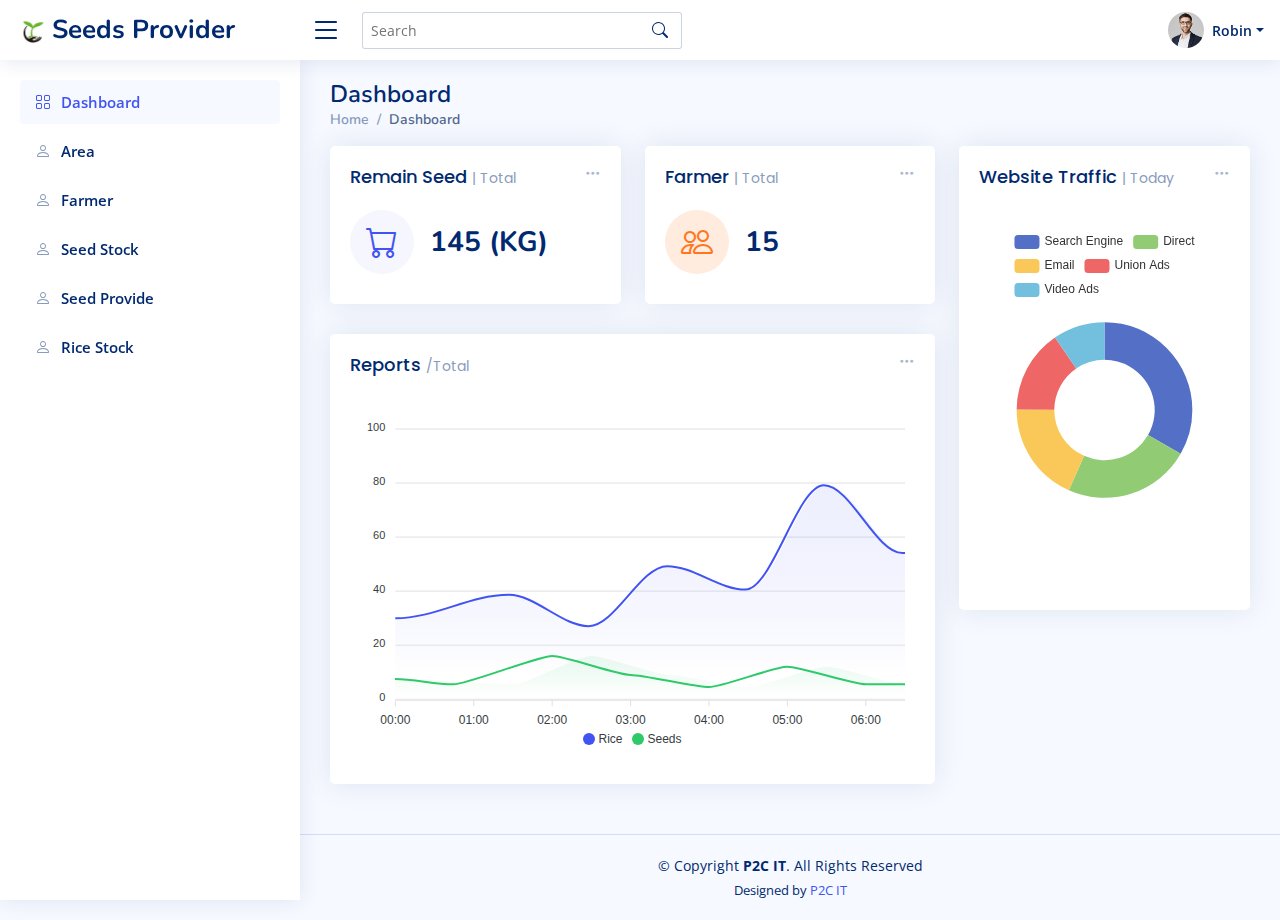
==== index.html @ e89208d1 "a" ====
<!DOCTYPE html>
<html lang="en">

<head>
  <meta charset="utf-8">
  <meta content="width=device-width, initial-scale=1.0" name="viewport">

  <title>Seeds Provider</title>
  <meta content="" name="description">
  <meta content="" name="keywords">

  <!-- Favicons -->
  <link href="assets/img/seeds.jpg" rel="icon">
  <link href="assets/img/seeds.jpg" rel="apple-touch-icon">

  <!-- Google Fonts -->
  <link href="https://fonts.gstatic.com" rel="preconnect">
  <link href="https://fonts.googleapis.com/css?family=Open+Sans:300,300i,400,400i,600,600i,700,700i|Nunito:300,300i,400,400i,600,600i,700,700i|Poppins:300,300i,400,400i,500,500i,600,600i,700,700i" rel="stylesheet">

  <!-- Vendor CSS Files -->
  <link href="assets/vendor/bootstrap/css/bootstrap.min.css" rel="stylesheet">
  <link href="assets/vendor/bootstrap-icons/bootstrap-icons.css" rel="stylesheet">
  <link href="assets/vendor/boxicons/css/boxicons.min.css" rel="stylesheet">
  <link href="assets/vendor/quill/quill.snow.css" rel="stylesheet">
  <link href="assets/vendor/quill/quill.bubble.css" rel="stylesheet">
  <link href="assets/vendor/remixicon/remixicon.css" rel="stylesheet">
  <link href="assets/vendor/simple-datatables/style.css" rel="stylesheet">

  <!-- Template Main CSS File -->
  <link href="assets/css/style.css" rel="stylesheet">

</head>

<body>

  <!-- ======= Header ======= -->
  <header id="header" class="header fixed-top d-flex align-items-center">

    <div class="d-flex align-items-center justify-content-between">
      <a href="index.html" class="logo d-flex align-items-center">
        <img src="assets/img/seeds.jpg" alt="">
        <span class="d-none d-lg-block">Seeds Provider</span>
      </a>
      <i class="bi bi-list toggle-sidebar-btn"></i>
    </div><!-- End Logo -->

    <div class="search-bar">
      <form class="search-form d-flex align-items-center" method="POST" action="#">
        <input type="text" name="query" placeholder="Search" title="Enter search keyword">
        <button type="submit" title="Search"><i class="bi bi-search"></i></button>
      </form>
    </div><!-- End Search Bar -->

    <nav class="header-nav ms-auto">
      <ul class="d-flex align-items-center">

        <li class="nav-item d-block d-lg-none">
          <a class="nav-link nav-icon search-bar-toggle " href="#">
            <i class="bi bi-search"></i>
          </a>
        </li>

        <li class="nav-item dropdown pe-3">

          <a class="nav-link nav-profile d-flex align-items-center pe-0" href="" data-bs-toggle="dropdown">
            <img src="assets/img/profile-img.jpg" alt="Profile" class="rounded-circle">
            <span class="d-none d-md-block dropdown-toggle ps-2">Robin</span>
          </a><!-- End Profile Iamge Icon -->

          <ul class="dropdown-menu dropdown-menu-end dropdown-menu-arrow profile">
            <li class="dropdown-header">
              <h6>Robin</h6>
              <span>Admin</span>
            </li>
            <li>
              <hr class="dropdown-divider">
            </li>

            <li>
              <a class="dropdown-item d-flex align-items-center" href="">
                <i class="bi bi-person"></i>
                <span>My Profile</span>
              </a>
            </li>
            <li>
              <hr class="dropdown-divider">
            </li>
            <li>
              <a class="dropdown-item d-flex align-items-center" href="">
                <i class="bi bi-box-arrow-right"></i>
                <span>Sign Out</span>
              </a>
            </li>

          </ul><!-- End Profile Dropdown Items -->
        </li><!-- End Profile Nav -->

      </ul>
    </nav><!-- End Icons Navigation -->

  </header><!-- End Header -->

  <!-- ======= Sidebar ======= -->
  <aside id="sidebar" class="sidebar">

    <ul class="sidebar-nav" id="sidebar-nav">

      <li class="nav-item">
        <a class="nav-link " href="./index.html">
          <i class="bi bi-grid"></i>
          <span>Dashboard</span>
        </a>
      </li>

      <li class="nav-item">
        <a class="nav-link collapsed" href="./area.html">
          <i class="bi bi-person"></i>
          <span>Area</span>
        </a>
      </li>
      <li class="nav-item">
        <a class="nav-link collapsed" href="./farmer.html">
          <i class="bi bi-person"></i>
          <span>Farmer</span>
        </a>
      </li>
      <li class="nav-item">
        <a class="nav-link collapsed" href="./seedStock.html">
          <i class="bi bi-person"></i>
          <span>Seed Stock</span>
        </a>
      </li>
      <li class="nav-item">
        <a class="nav-link collapsed" href="./seedProvide.html">
          <i class="bi bi-person"></i>
          <span>Seed Provide</span>
        </a>
      </li>
      <li class="nav-item">
        <a class="nav-link collapsed" href="./riceStock.html">
          <i class="bi bi-person"></i>
          <span>Rice Stock</span>
        </a>
      </li>

    </ul>

  </aside><!-- End Sidebar-->

  <main id="main" class="main">

    <div class="pagetitle">
      <h1>Dashboard</h1>
      <nav>
        <ol class="breadcrumb">
          <li class="breadcrumb-item">Home</li>
          <li class="breadcrumb-item active">Dashboard</li>
        </ol>
      </nav>
    </div><!-- End Page Title -->

    <section class="section dashboard">
      <div class="row">

        <!-- Left side columns -->
        <div class="col-lg-8">
          <div class="row">

            <!-- Sales Card -->
            <div class="col-xxl-4 col-md-6">
              <div class="card info-card sales-card">

                <div class="filter">
                  <a class="icon" href="#" data-bs-toggle="dropdown"><i class="bi bi-three-dots"></i></a>
                  <ul class="dropdown-menu dropdown-menu-end dropdown-menu-arrow">
                    <li class="dropdown-header text-start">
                      <h6>Filter</h6>
                    </li>

                    <li><a class="dropdown-item" href="#">Today</a></li>
                    <li><a class="dropdown-item" href="#">This Month</a></li>
                    <li><a class="dropdown-item" href="#">This Year</a></li>
                  </ul>
                </div>

                <div class="card-body">
                  <h5 class="card-title">Remain Seed <span>| Total</span></h5>

                  <div class="d-flex align-items-center">
                    <div class="card-icon rounded-circle d-flex align-items-center justify-content-center">
                      <i class="bi bi-cart"></i>
                    </div>
                    <div class="ps-3">
                      <h6>145 (KG)</h6>
                    </div>
                  </div>
                </div>

              </div>
            </div><!-- End Sales Card -->

            <!-- Customers Card -->
            <div class="col-xxl-4 col-md-6">

              <div class="card info-card customers-card">

                <div class="filter">
                  <a class="icon" href="#" data-bs-toggle="dropdown"><i class="bi bi-three-dots"></i></a>
                  <ul class="dropdown-menu dropdown-menu-end dropdown-menu-arrow">
                    <li class="dropdown-header text-start">
                      <h6>Filter</h6>
                    </li>

                    <li><a class="dropdown-item" href="#">Today</a></li>
                    <li><a class="dropdown-item" href="#">This Month</a></li>
                    <li><a class="dropdown-item" href="#">This Year</a></li>
                  </ul>
                </div>

                <div class="card-body">
                  <h5 class="card-title">Farmer <span>| Total</span></h5>

                  <div class="d-flex align-items-center">
                    <div class="card-icon rounded-circle d-flex align-items-center justify-content-center">
                      <i class="bi bi-people"></i>
                    </div>
                    <div class="ps-3">
                      <h6>15</h6>
                    </div>
                  </div>

                </div>
              </div>

            </div><!-- End Customers Card -->

            <!-- Reports -->
            <div class="col-12">
              <div class="card">

                <div class="filter">
                  <a class="icon" href="#" data-bs-toggle="dropdown"><i class="bi bi-three-dots"></i></a>
                  <ul class="dropdown-menu dropdown-menu-end dropdown-menu-arrow">
                    <li class="dropdown-header text-start">
                      <h6>Filter</h6>
                    </li>

                    <li><a class="dropdown-item" href="#">Today</a></li>
                    <li><a class="dropdown-item" href="#">This Month</a></li>
                    <li><a class="dropdown-item" href="#">This Year</a></li>
                  </ul>
                </div>

                <div class="card-body">
                  <h5 class="card-title">Reports <span>/Total</span></h5>

                  <!-- Line Chart -->
                  <div id="reportsChart"></div>

                  <script>
                    document.addEventListener("DOMContentLoaded", () => {
                      new ApexCharts(document.querySelector("#reportsChart"), {
                        series: [{
                          name: 'Rice',
                          data: [31, 40, 28, 51, 42, 82, 56],
                        }, {
                          name: 'Seeds',
                          data: [15, 11, 32, 18, 9, 24, 11]
                        }],
                        chart: {
                          height: 350,
                          type: 'area',
                          toolbar: {
                            show: false
                          },
                        },
                        markers: {
                          size: 4
                        },
                        colors: ['#4154f1', '#2eca6a', '#ff771d'],
                        fill: {
                          type: "gradient",
                          gradient: {
                            shadeIntensity: 1,
                            opacityFrom: 0.3,
                            opacityTo: 0.4,
                            stops: [0, 90, 100]
                          }
                        },
                        dataLabels: {
                          enabled: false
                        },
                        stroke: {
                          curve: 'smooth',
                          width: 2
                        },
                        xaxis: {
                          type: 'datetime',
                          categories: ["2018-09-19T00:00:00.000Z", "2018-09-19T01:30:00.000Z", "2018-09-19T02:30:00.000Z", "2018-09-19T03:30:00.000Z", "2018-09-19T04:30:00.000Z", "2018-09-19T05:30:00.000Z", "2018-09-19T06:30:00.000Z"]
                        },
                        tooltip: {
                          x: {
                            format: 'dd/MM/yy HH:mm'
                          },
                        }
                      }).render();
                    });
                  </script>
                  <!-- End Line Chart -->

                </div>

              </div>
            </div><!-- End Reports -->

          </div>
        </div><!-- End Left side columns -->

        <!-- Right side columns -->
        <div class="col-lg-4">

          <!-- Website Traffic -->
          <div class="card">
            <div class="filter">
              <a class="icon" href="#" data-bs-toggle="dropdown"><i class="bi bi-three-dots"></i></a>
              <ul class="dropdown-menu dropdown-menu-end dropdown-menu-arrow">
                <li class="dropdown-header text-start">
                  <h6>Filter</h6>
                </li>

                <li><a class="dropdown-item" href="#">Today</a></li>
                <li><a class="dropdown-item" href="#">This Month</a></li>
                <li><a class="dropdown-item" href="#">This Year</a></li>
              </ul>
            </div>

            <div class="card-body pb-0">
              <h5 class="card-title">Website Traffic <span>| Today</span></h5>

              <div id="trafficChart" style="min-height: 400px;" class="echart"></div>

              <script>
                document.addEventListener("DOMContentLoaded", () => {
                  echarts.init(document.querySelector("#trafficChart")).setOption({
                    tooltip: {
                      trigger: 'item'
                    },
                    legend: {
                      top: '5%',
                      left: 'center'
                    },
                    series: [{
                      name: 'Access From',
                      type: 'pie',
                      radius: ['40%', '70%'],
                      avoidLabelOverlap: false,
                      label: {
                        show: false,
                        position: 'center'
                      },
                      emphasis: {
                        label: {
                          show: true,
                          fontSize: '18',
                          fontWeight: 'bold'
                        }
                      },
                      labelLine: {
                        show: false
                      },
                      data: [{
                          value: 1048,
                          name: 'Search Engine'
                        },
                        {
                          value: 735,
                          name: 'Direct'
                        },
                        {
                          value: 580,
                          name: 'Email'
                        },
                        {
                          value: 484,
                          name: 'Union Ads'
                        },
                        {
                          value: 300,
                          name: 'Video Ads'
                        }
                      ]
                    }]
                  });
                });
              </script>

            </div>
          </div><!-- End Website Traffic -->


        </div><!-- End Right side columns -->

      </div>
    </section>

  </main><!-- End #main -->

  <!-- ======= Footer ======= -->
  <footer id="footer" class="footer">
    <div class="copyright">
      &copy; Copyright <strong><span>P2C IT</span></strong>. All Rights Reserved
    </div>
    <div class="credits">
      Designed by <a href="https://bootstrapmade.com/">P2C IT</a>
    </div>
  </footer><!-- End Footer -->

  <a href="#" class="back-to-top d-flex align-items-center justify-content-center"><i class="bi bi-arrow-up-short"></i></a>

  <!-- Vendor JS Files -->
  <script src="assets/vendor/apexcharts/apexcharts.min.js"></script>
  <script src="assets/vendor/bootstrap/js/bootstrap.bundle.min.js"></script>
  <script src="assets/vendor/chart.js/chart.umd.js"></script>
  <script src="assets/vendor/echarts/echarts.min.js"></script>
  <script src="assets/vendor/quill/quill.min.js"></script>
  <script src="assets/vendor/simple-datatables/simple-datatables.js"></script>
  <script src="assets/vendor/tinymce/tinymce.min.js"></script>
  <script src="assets/vendor/php-email-form/validate.js"></script>

  <!-- Template Main JS File -->
  <script src="assets/js/main.js"></script>

</body>

</html>
---- assets/vendor/quill/quill.snow.css ----
/*!
 * Quill Editor v1.3.7
 * https://quilljs.com/
 * Copyright (c) 2014, Jason Chen
 * Copyright (c) 2013, salesforce.com
 */
.ql-container {
  box-sizing: border-box;
  font-family: Helvetica, Arial, sans-serif;
  font-size: 13px;
  height: 100%;
  margin: 0px;
  position: relative;
}
.ql-container.ql-disabled .ql-tooltip {
  visibility: hidden;
}
.ql-container.ql-disabled .ql-editor ul[data-checked] > li::before {
  pointer-events: none;
}
.ql-clipboard {
  left: -100000px;
  height: 1px;
  overflow-y: hidden;
  position: absolute;
  top: 50%;
}
.ql-clipboard p {
  margin: 0;
  padding: 0;
}
.ql-editor {
  box-sizing: border-box;
  line-height: 1.42;
  height: 100%;
  outline: none;
  overflow-y: auto;
  padding: 12px 15px;
  tab-size: 4;
  -moz-tab-size: 4;
  text-align: left;
  white-space: pre-wrap;
  word-wrap: break-word;
}
.ql-editor > * {
  cursor: text;
}
.ql-editor p,
.ql-editor ol,
.ql-editor ul,
.ql-editor pre,
.ql-editor blockquote,
.ql-editor h1,
.ql-editor h2,
.ql-editor h3,
.ql-editor h4,
.ql-editor h5,
.ql-editor h6 {
  margin: 0;
  padding: 0;
  counter-reset: list-1 list-2 list-3 list-4 list-5 list-6 list-7 list-8 list-9;
}
.ql-editor ol,
.ql-editor ul {
  padding-left: 1.5em;
}
.ql-editor ol > li,
.ql-editor ul > li {
  list-style-type: none;
}
.ql-editor ul > li::before {
  content: '\2022';
}
.ql-editor ul[data-checked=true],
.ql-editor ul[data-checked=false] {
  pointer-events: none;
}
.ql-editor ul[data-checked=true] > li *,
.ql-editor ul[data-checked=false] > li * {
  pointer-events: all;
}
.ql-editor ul[data-checked=true] > li::before,
.ql-editor ul[data-checked=false] > li::before {
  color: #777;
  cursor: pointer;
  pointer-events: all;
}
.ql-editor ul[data-checked=true] > li::before {
  content: '\2611';
}
.ql-editor ul[data-checked=false] > li::before {
  content: '\2610';
}
.ql-editor li::before {
  display: inline-block;
  white-space: nowrap;
  width: 1.2em;
}
.ql-editor li:not(.ql-direction-rtl)::before {
  margin-left: -1.5em;
  margin-right: 0.3em;
  text-align: right;
}
.ql-editor li.ql-direction-rtl::before {
  margin-left: 0.3em;
  margin-right: -1.5em;
}
.ql-editor ol li:not(.ql-direction-rtl),
.ql-editor ul li:not(.ql-direction-rtl) {
  padding-left: 1.5em;
}
.ql-editor ol li.ql-direction-rtl,
.ql-editor ul li.ql-direction-rtl {
  padding-right: 1.5em;
}
.ql-editor ol li {
  counter-reset: list-1 list-2 list-3 list-4 list-5 list-6 list-7 list-8 list-9;
  counter-increment: list-0;
}
.ql-editor ol li:before {
  content: counter(list-0, decimal) '. ';
}
.ql-editor ol li.ql-indent-1 {
  counter-increment: list-1;
}
.ql-editor ol li.ql-indent-1:before {
  content: counter(list-1, lower-alpha) '. ';
}
.ql-editor ol li.ql-indent-1 {
  counter-reset: list-2 list-3 list-4 list-5 list-6 list-7 list-8 list-9;
}
.ql-editor ol li.ql-indent-2 {
  counter-increment: list-2;
}
.ql-editor ol li.ql-indent-2:before {
  content: counter(list-2, lower-roman) '. ';
}
.ql-editor ol li.ql-indent-2 {
  counter-reset: list-3 list-4 list-5 list-6 list-7 list-8 list-9;
}
.ql-editor ol li.ql-indent-3 {
  counter-increment: list-3;
}
.ql-editor ol li.ql-indent-3:before {
  content: counter(list-3, decimal) '. ';
}
.ql-editor ol li.ql-indent-3 {
  counter-reset: list-4 list-5 list-6 list-7 list-8 list-9;
}
.ql-editor ol li.ql-indent-4 {
  counter-increment: list-4;
}
.ql-editor ol li.ql-indent-4:before {
  content: counter(list-4, lower-alpha) '. ';
}
.ql-editor ol li.ql-indent-4 {
  counter-reset: list-5 list-6 list-7 list-8 list-9;
}
.ql-editor ol li.ql-indent-5 {
  counter-increment: list-5;
}
.ql-editor ol li.ql-indent-5:before {
  content: counter(list-5, lower-roman) '. ';
}
.ql-editor ol li.ql-indent-5 {
  counter-reset: list-6 list-7 list-8 list-9;
}
.ql-editor ol li.ql-indent-6 {
  counter-increment: list-6;
}
.ql-editor ol li.ql-indent-6:before {
  content: counter(list-6, decimal) '. ';
}
.ql-editor ol li.ql-indent-6 {
  counter-reset: list-7 list-8 list-9;
}
.ql-editor ol li.ql-indent-7 {
  counter-increment: list-7;
}
.ql-editor ol li.ql-indent-7:before {
  content: counter(list-7, lower-alpha) '. ';
}
.ql-editor ol li.ql-indent-7 {
  counter-reset: list-8 list-9;
}
.ql-editor ol li.ql-indent-8 {
  counter-increment: list-8;
}
.ql-editor ol li.ql-indent-8:before {
  content: counter(list-8, lower-roman) '. ';
}
.ql-editor ol li.ql-indent-8 {
  counter-reset: list-9;
}
.ql-editor ol li.ql-indent-9 {
  counter-increment: list-9;
}
.ql-editor ol li.ql-indent-9:before {
  content: counter(list-9, decimal) '. ';
}
.ql-editor .ql-indent-1:not(.ql-direction-rtl) {
  padding-left: 3em;
}
.ql-editor li.ql-indent-1:not(.ql-direction-rtl) {
  padding-left: 4.5em;
}
.ql-editor .ql-indent-1.ql-direction-rtl.ql-align-right {
  padding-right: 3em;
}
.ql-editor li.ql-indent-1.ql-direction-rtl.ql-align-right {
  padding-right: 4.5em;
}
.ql-editor .ql-indent-2:not(.ql-direction-rtl) {
  padding-left: 6em;
}
.ql-editor li.ql-indent-2:not(.ql-direction-rtl) {
  padding-left: 7.5em;
}
.ql-editor .ql-indent-2.ql-direction-rtl.ql-align-right {
  padding-right: 6em;
}
.ql-editor li.ql-indent-2.ql-direction-rtl.ql-align-right {
  padding-right: 7.5em;
}
.ql-editor .ql-indent-3:not(.ql-direction-rtl) {
  padding-left: 9em;
}
.ql-editor li.ql-indent-3:not(.ql-direction-rtl) {
  padding-left: 10.5em;
}
.ql-editor .ql-indent-3.ql-direction-rtl.ql-align-right {
  padding-right: 9em;
}
.ql-editor li.ql-indent-3.ql-direction-rtl.ql-align-right {
  padding-right: 10.5em;
}
.ql-editor .ql-indent-4:not(.ql-direction-rtl) {
  padding-left: 12em;
}
.ql-editor li.ql-indent-4:not(.ql-direction-rtl) {
  padding-left: 13.5em;
}
.ql-editor .ql-indent-4.ql-direction-rtl.ql-align-right {
  padding-right: 12em;
}
.ql-editor li.ql-indent-4.ql-direction-rtl.ql-align-right {
  padding-right: 13.5em;
}
.ql-editor .ql-indent-5:not(.ql-direction-rtl) {
  padding-left: 15em;
}
.ql-editor li.ql-indent-5:not(.ql-direction-rtl) {
  padding-left: 16.5em;
}
.ql-editor .ql-indent-5.ql-direction-rtl.ql-align-right {
  padding-right: 15em;
}
.ql-editor li.ql-indent-5.ql-direction-rtl.ql-align-right {
  padding-right: 16.5em;
}
.ql-editor .ql-indent-6:not(.ql-direction-rtl) {
  padding-left: 18em;
}
.ql-editor li.ql-indent-6:not(.ql-direction-rtl) {
  padding-left: 19.5em;
}
.ql-editor .ql-indent-6.ql-direction-rtl.ql-align-right {
  padding-right: 18em;
}
.ql-editor li.ql-indent-6.ql-direction-rtl.ql-align-right {
  padding-right: 19.5em;
}
.ql-editor .ql-indent-7:not(.ql-direction-rtl) {
  padding-left: 21em;
}
.ql-editor li.ql-indent-7:not(.ql-direction-rtl) {
  padding-left: 22.5em;
}
.ql-editor .ql-indent-7.ql-direction-rtl.ql-align-right {
  padding-right: 21em;
}
.ql-editor li.ql-indent-7.ql-direction-rtl.ql-align-right {
  padding-right: 22.5em;
}
.ql-editor .ql-indent-8:not(.ql-direction-rtl) {
  padding-left: 24em;
}
.ql-editor li.ql-indent-8:not(.ql-direction-rtl) {
  padding-left: 25.5em;
}
.ql-editor .ql-indent-8.ql-direction-rtl.ql-align-right {
  padding-right: 24em;
}
.ql-editor li.ql-indent-8.ql-direction-rtl.ql-align-right {
  padding-right: 25.5em;
}
.ql-editor .ql-indent-9:not(.ql-direction-rtl) {
  padding-left: 27em;
}
.ql-editor li.ql-indent-9:not(.ql-direction-rtl) {
  padding-left: 28.5em;
}
.ql-editor .ql-indent-9.ql-direction-rtl.ql-align-right {
  padding-right: 27em;
}
.ql-editor li.ql-indent-9.ql-direction-rtl.ql-align-right {
  padding-right: 28.5em;
}
.ql-editor .ql-video {
  display: block;
  max-width: 100%;
}
.ql-editor .ql-video.ql-align-center {
  margin: 0 auto;
}
.ql-editor .ql-video.ql-align-right {
  margin: 0 0 0 auto;
}
.ql-editor .ql-bg-black {
  background-color: #000;
}
.ql-editor .ql-bg-red {
  background-color: #e60000;
}
.ql-editor .ql-bg-orange {
  background-color: #f90;
}
.ql-editor .ql-bg-yellow {
  background-color: #ff0;
}
.ql-editor .ql-bg-green {
  background-color: #008a00;
}
.ql-editor .ql-bg-blue {
  background-color: #06c;
}
.ql-editor .ql-bg-purple {
  background-color: #93f;
}
.ql-editor .ql-color-white {
  color: #fff;
}
.ql-editor .ql-color-red {
  color: #e60000;
}
.ql-editor .ql-color-orange {
  color: #f90;
}
.ql-editor .ql-color-yellow {
  color: #ff0;
}
.ql-editor .ql-color-green {
  color: #008a00;
}
.ql-editor .ql-color-blue {
  color: #06c;
}
.ql-editor .ql-color-purple {
  color: #93f;
}
.ql-editor .ql-font-serif {
  font-family: Georgia, Times New Roman, serif;
}
.ql-editor .ql-font-monospace {
  font-family: Monaco, Courier New, monospace;
}
.ql-editor .ql-size-small {
  font-size: 0.75em;
}
.ql-editor .ql-size-large {
  font-size: 1.5em;
}
.ql-editor .ql-size-huge {
  font-size: 2.5em;
}
.ql-editor .ql-direction-rtl {
  direction: rtl;
  text-align: inherit;
}
.ql-editor .ql-align-center {
  text-align: center;
}
.ql-editor .ql-align-justify {
  text-align: justify;
}
.ql-editor .ql-align-right {
  text-align: right;
}
.ql-editor.ql-blank::before {
  color: rgba(0,0,0,0.6);
  content: attr(data-placeholder);
  font-style: italic;
  left: 15px;
  pointer-events: none;
  position: absolute;
  right: 15px;
}
.ql-snow.ql-toolbar:after,
.ql-snow .ql-toolbar:after {
  clear: both;
  content: '';
  display: table;
}
.ql-snow.ql-toolbar button,
.ql-snow .ql-toolbar button {
  background: none;
  border: none;
  cursor: pointer;
  display: inline-block;
  float: left;
  height: 24px;
  padding: 3px 5px;
  width: 28px;
}
.ql-snow.ql-toolbar button svg,
.ql-snow .ql-toolbar button svg {
  float: left;
  height: 100%;
}
.ql-snow.ql-toolbar button:active:hover,
.ql-snow .ql-toolbar button:active:hover {
  outline: none;
}
.ql-snow.ql-toolbar input.ql-image[type=file],
.ql-snow .ql-toolbar input.ql-image[type=file] {
  display: none;
}
.ql-snow.ql-toolbar button:hover,
.ql-snow .ql-toolbar button:hover,
.ql-snow.ql-toolbar button:focus,
.ql-snow .ql-toolbar button:focus,
.ql-snow.ql-toolbar button.ql-active,
.ql-snow .ql-toolbar button.ql-active,
.ql-snow.ql-toolbar .ql-picker-label:hover,
.ql-snow .ql-toolbar .ql-picker-label:hover,
.ql-snow.ql-toolbar .ql-picker-label.ql-active,
.ql-snow .ql-toolbar .ql-picker-label.ql-active,
.ql-snow.ql-toolbar .ql-picker-item:hover,
.ql-snow .ql-toolbar .ql-picker-item:hover,
.ql-snow.ql-toolbar .ql-picker-item.ql-selected,
.ql-snow .ql-toolbar .ql-picker-item.ql-selected {
  color: #06c;
}
.ql-snow.ql-toolbar button:hover .ql-fill,
.ql-snow .ql-toolbar button:hover .ql-fill,
.ql-snow.ql-toolbar button:focus .ql-fill,
.ql-snow .ql-toolbar button:focus .ql-fill,
.ql-snow.ql-toolbar button.ql-active .ql-fill,
.ql-snow .ql-toolbar button.ql-active .ql-fill,
.ql-snow.ql-toolbar .ql-picker-label:hover .ql-fill,
.ql-snow .ql-toolbar .ql-picker-label:hover .ql-fill,
.ql-snow.ql-toolbar .ql-picker-label.ql-active .ql-fill,
.ql-snow .ql-toolbar .ql-picker-label.ql-active .ql-fill,
.ql-snow.ql-toolbar .ql-picker-item:hover .ql-fill,
.ql-snow .ql-toolbar .ql-picker-item:hover .ql-fill,
.ql-snow.ql-toolbar .ql-picker-item.ql-selected .ql-fill,
.ql-snow .ql-toolbar .ql-picker-item.ql-selected .ql-fill,
.ql-snow.ql-toolbar button:hover .ql-stroke.ql-fill,
.ql-snow .ql-toolbar button:hover .ql-stroke.ql-fill,
.ql-snow.ql-toolbar button:focus .ql-stroke.ql-fill,
.ql-snow .ql-toolbar button:focus .ql-stroke.ql-fill,
.ql-snow.ql-toolbar button.ql-active .ql-stroke.ql-fill,
.ql-snow .ql-toolbar button.ql-active .ql-stroke.ql-fill,
.ql-snow.ql-toolbar .ql-picker-label:hover .ql-stroke.ql-fill,
.ql-snow .ql-toolbar .ql-picker-label:hover .ql-stroke.ql-fill,
.ql-snow.ql-toolbar .ql-picker-label.ql-active .ql-stroke.ql-fill,
.ql-snow .ql-toolbar .ql-picker-label.ql-active .ql-stroke.ql-fill,
.ql-snow.ql-toolbar .ql-picker-item:hover .ql-stroke.ql-fill,
.ql-snow .ql-toolbar .ql-picker-item:hover .ql-stroke.ql-fill,
.ql-snow.ql-toolbar .ql-picker-item.ql-selected .ql-stroke.ql-fill,
.ql-snow .ql-toolbar .ql-picker-item.ql-selected .ql-stroke.ql-fill {
  fill: #06c;
}
.ql-snow.ql-toolbar button:hover .ql-stroke,
.ql-snow .ql-toolbar button:hover .ql-stroke,
.ql-snow.ql-toolbar button:focus .ql-stroke,
.ql-snow .ql-toolbar button:focus .ql-stroke,
.ql-snow.ql-toolbar button.ql-active .ql-stroke,
.ql-snow .ql-toolbar button.ql-active .ql-stroke,
.ql-snow.ql-toolbar .ql-picker-label:hover .ql-stroke,
.ql-snow .ql-toolbar .ql-picker-label:hover .ql-stroke,
.ql-snow.ql-toolbar .ql-picker-label.ql-active .ql-stroke,
.ql-snow .ql-toolbar .ql-picker-label.ql-active .ql-stroke,
.ql-snow.ql-toolbar .ql-picker-item:hover .ql-stroke,
.ql-snow .ql-toolbar .ql-picker-item:hover .ql-stroke,
.ql-snow.ql-toolbar .ql-picker-item.ql-selected .ql-stroke,
.ql-snow .ql-toolbar .ql-picker-item.ql-selected .ql-stroke,
.ql-snow.ql-toolbar button:hover .ql-stroke-miter,
.ql-snow .ql-toolbar button:hover .ql-stroke-miter,
.ql-snow.ql-toolbar button:focus .ql-stroke-miter,
.ql-snow .ql-toolbar button:focus .ql-stroke-miter,
.ql-snow.ql-toolbar button.ql-active .ql-stroke-miter,
.ql-snow .ql-toolbar button.ql-active .ql-stroke-miter,
.ql-snow.ql-toolbar .ql-picker-label:hover .ql-stroke-miter,
.ql-snow .ql-toolbar .ql-picker-label:hover .ql-stroke-miter,
.ql-snow.ql-toolbar .ql-picker-label.ql-active .ql-stroke-miter,
.ql-snow .ql-toolbar .ql-picker-label.ql-active .ql-stroke-miter,
.ql-snow.ql-toolbar .ql-picker-item:hover .ql-stroke-miter,
.ql-snow .ql-toolbar .ql-picker-item:hover .ql-stroke-miter,
.ql-snow.ql-toolbar .ql-picker-item.ql-selected .ql-stroke-miter,
.ql-snow .ql-toolbar .ql-picker-item.ql-selected .ql-stroke-miter {
  stroke: #06c;
}
@media (pointer: coarse) {
  .ql-snow.ql-toolbar button:hover:not(.ql-active),
  .ql-snow .ql-toolbar button:hover:not(.ql-active) {
    color: #444;
  }
  .ql-snow.ql-toolbar button:hover:not(.ql-active) .ql-fill,
  .ql-snow .ql-toolbar button:hover:not(.ql-active) .ql-fill,
  .ql-snow.ql-toolbar button:hover:not(.ql-active) .ql-stroke.ql-fill,
  .ql-snow .ql-toolbar button:hover:not(.ql-active) .ql-stroke.ql-fill {
    fill: #444;
  }
  .ql-snow.ql-toolbar button:hover:not(.ql-active) .ql-stroke,
  .ql-snow .ql-toolbar button:hover:not(.ql-active) .ql-stroke,
  .ql-snow.ql-toolbar button:hover:not(.ql-active) .ql-stroke-miter,
  .ql-snow .ql-toolbar button:hover:not(.ql-active) .ql-stroke-miter {
    stroke: #444;
  }
}
.ql-snow {
  box-sizing: border-box;
}
.ql-snow * {
  box-sizing: border-box;
}
.ql-snow .ql-hidden {
  display: none;
}
.ql-snow .ql-out-bottom,
.ql-snow .ql-out-top {
  visibility: hidden;
}
.ql-snow .ql-tooltip {
  position: absolute;
  transform: translateY(10px);
}
.ql-snow .ql-tooltip a {
  cursor: pointer;
  text-decoration: none;
}
.ql-snow .ql-tooltip.ql-flip {
  transform: translateY(-10px);
}
.ql-snow .ql-formats {
  display: inline-block;
  vertical-align: middle;
}
.ql-snow .ql-formats:after {
  clear: both;
  content: '';
  display: table;
}
.ql-snow .ql-stroke {
  fill: none;
  stroke: #444;
  stroke-linecap: round;
  stroke-linejoin: round;
  stroke-width: 2;
}
.ql-snow .ql-stroke-miter {
  fill: none;
  stroke: #444;
  stroke-miterlimit: 10;
  stroke-width: 2;
}
.ql-snow .ql-fill,
.ql-snow .ql-stroke.ql-fill {
  fill: #444;
}
.ql-snow .ql-empty {
  fill: none;
}
.ql-snow .ql-even {
  fill-rule: evenodd;
}
.ql-snow .ql-thin,
.ql-snow .ql-stroke.ql-thin {
  stroke-width: 1;
}
.ql-snow .ql-transparent {
  opacity: 0.4;
}
.ql-snow .ql-direction svg:last-child {
  display: none;
}
.ql-snow .ql-direction.ql-active svg:last-child {
  display: inline;
}
.ql-snow .ql-direction.ql-active svg:first-child {
  display: none;
}
.ql-snow .ql-editor h1 {
  font-size: 2em;
}
.ql-snow .ql-editor h2 {
  font-size: 1.5em;
}
.ql-snow .ql-editor h3 {
  font-size: 1.17em;
}
.ql-snow .ql-editor h4 {
  font-size: 1em;
}
.ql-snow .ql-editor h5 {
  font-size: 0.83em;
}
.ql-snow .ql-editor h6 {
  font-size: 0.67em;
}
.ql-snow .ql-editor a {
  text-decoration: underline;
}
.ql-snow .ql-editor blockquote {
  border-left: 4px solid #ccc;
  margin-bottom: 5px;
  margin-top: 5px;
  padding-left: 16px;
}
.ql-snow .ql-editor code,
.ql-snow .ql-editor pre {
  background-color: #f0f0f0;
  border-radius: 3px;
}
.ql-snow .ql-editor pre {
  white-space: pre-wrap;
  margin-bottom: 5px;
  margin-top: 5px;
  padding: 5px 10px;
}
.ql-snow .ql-editor code {
  font-size: 85%;
  padding: 2px 4px;
}
.ql-snow .ql-editor pre.ql-syntax {
  background-color: #23241f;
  color: #f8f8f2;
  overflow: visible;
}
.ql-snow .ql-editor img {
  max-width: 100%;
}
.ql-snow .ql-picker {
  color: #444;
  display: inline-block;
  float: left;
  font-size: 14px;
  font-weight: 500;
  height: 24px;
  position: relative;
  vertical-align: middle;
}
.ql-snow .ql-picker-label {
  cursor: pointer;
  display: inline-block;
  height: 100%;
  padding-left: 8px;
  padding-right: 2px;
  position: relative;
  width: 100%;
}
.ql-snow .ql-picker-label::before {
  display: inline-block;
  line-height: 22px;
}
.ql-snow .ql-picker-options {
  background-color: #fff;
  display: none;
  min-width: 100%;
  padding: 4px 8px;
  position: absolute;
  white-space: nowrap;
}
.ql-snow .ql-picker-options .ql-picker-item {
  cursor: pointer;
  display: block;
  padding-bottom: 5px;
  padding-top: 5px;
}
.ql-snow .ql-picker.ql-expanded .ql-picker-label {
  color: #ccc;
  z-index: 2;
}
.ql-snow .ql-picker.ql-expanded .ql-picker-label .ql-fill {
  fill: #ccc;
}
.ql-snow .ql-picker.ql-expanded .ql-picker-label .ql-stroke {
  stroke: #ccc;
}
.ql-snow .ql-picker.ql-expanded .ql-picker-options {
  display: block;
  margin-top: -1px;
  top: 100%;
  z-index: 1;
}
.ql-snow .ql-color-picker,
.ql-snow .ql-icon-picker {
  width: 28px;
}
.ql-snow .ql-color-picker .ql-picker-label,
.ql-snow .ql-icon-picker .ql-picker-label {
  padding: 2px 4px;
}
.ql-snow .ql-color-picker .ql-picker-label svg,
.ql-snow .ql-icon-picker .ql-picker-label svg {
  right: 4px;
}
.ql-snow .ql-icon-picker .ql-picker-options {
  padding: 4px 0px;
}
.ql-snow .ql-icon-picker .ql-picker-item {
  height: 24px;
  width: 24px;
  padding: 2px 4px;
}
.ql-snow .ql-color-picker .ql-picker-options {
  padding: 3px 5px;
  width: 152px;
}
.ql-snow .ql-color-picker .ql-picker-item {
  border: 1px solid transparent;
  float: left;
  height: 16px;
  margin: 2px;
  padding: 0px;
  width: 16px;
}
.ql-snow .ql-picker:not(.ql-color-picker):not(.ql-icon-picker) svg {
  position: absolute;
  margin-top: -9px;
  right: 0;
  top: 50%;
  width: 18px;
}
.ql-snow .ql-picker.ql-header .ql-picker-label[data-label]:not([data-label=''])::before,
.ql-snow .ql-picker.ql-font .ql-picker-label[data-label]:not([data-label=''])::before,
.ql-snow .ql-picker.ql-size .ql-picker-label[data-label]:not([data-label=''])::before,
.ql-snow .ql-picker.ql-header .ql-picker-item[data-label]:not([data-label=''])::before,
.ql-snow .ql-picker.ql-font .ql-picker-item[data-label]:not([data-label=''])::before,
.ql-snow .ql-picker.ql-size .ql-picker-item[data-label]:not([data-label=''])::before {
  content: attr(data-label);
}
.ql-snow .ql-picker.ql-header {
  width: 98px;
}
.ql-snow .ql-picker.ql-header .ql-picker-label::before,
.ql-snow .ql-picker.ql-header .ql-picker-item::before {
  content: 'Normal';
}
.ql-snow .ql-picker.ql-header .ql-picker-label[data-value="1"]::before,
.ql-snow .ql-picker.ql-header .ql-picker-item[data-value="1"]::before {
  content: 'Heading 1';
}
.ql-snow .ql-picker.ql-header .ql-picker-label[data-value="2"]::before,
.ql-snow .ql-picker.ql-header .ql-picker-item[data-value="2"]::before {
  content: 'Heading 2';
}
.ql-snow .ql-picker.ql-header .ql-picker-label[data-value="3"]::before,
.ql-snow .ql-picker.ql-header .ql-picker-item[data-value="3"]::before {
  content: 'Heading 3';
}
.ql-snow .ql-picker.ql-header .ql-picker-label[data-value="4"]::before,
.ql-snow .ql-picker.ql-header .ql-picker-item[data-value="4"]::before {
  content: 'Heading 4';
}
.ql-snow .ql-picker.ql-header .ql-picker-label[data-value="5"]::before,
.ql-snow .ql-picker.ql-header .ql-picker-item[data-value="5"]::before {
  content: 'Heading 5';
}
.ql-snow .ql-picker.ql-header .ql-picker-label[data-value="6"]::before,
.ql-snow .ql-picker.ql-header .ql-picker-item[data-value="6"]::before {
  content: 'Heading 6';
}
.ql-snow .ql-picker.ql-header .ql-picker-item[data-value="1"]::before {
  font-size: 2em;
}
.ql-snow .ql-picker.ql-header .ql-picker-item[data-value="2"]::before {
  font-size: 1.5em;
}
.ql-snow .ql-picker.ql-header .ql-picker-item[data-value="3"]::before {
  font-size: 1.17em;
}
.ql-snow .ql-picker.ql-header .ql-picker-item[data-value="4"]::before {
  font-size: 1em;
}
.ql-snow .ql-picker.ql-header .ql-picker-item[data-value="5"]::before {
  font-size: 0.83em;
}
.ql-snow .ql-picker.ql-header .ql-picker-item[data-value="6"]::before {
  font-size: 0.67em;
}
.ql-snow .ql-picker.ql-font {
  width: 108px;
}
.ql-snow .ql-picker.ql-font .ql-picker-label::before,
.ql-snow .ql-picker.ql-font .ql-picker-item::before {
  content: 'Sans Serif';
}
.ql-snow .ql-picker.ql-font .ql-picker-label[data-value=serif]::before,
.ql-snow .ql-picker.ql-font .ql-picker-item[data-value=serif]::before {
  content: 'Serif';
}
.ql-snow .ql-picker.ql-font .ql-picker-label[data-value=monospace]::before,
.ql-snow .ql-picker.ql-font .ql-picker-item[data-value=monospace]::before {
  content: 'Monospace';
}
.ql-snow .ql-picker.ql-font .ql-picker-item[data-value=serif]::before {
  font-family: Georgia, Times New Roman, serif;
}
.ql-snow .ql-picker.ql-font .ql-picker-item[data-value=monospace]::before {
  font-family: Monaco, Courier New, monospace;
}
.ql-snow .ql-picker.ql-size {
  width: 98px;
}
.ql-snow .ql-picker.ql-size .ql-picker-label::before,
.ql-snow .ql-picker.ql-size .ql-picker-item::before {
  content: 'Normal';
}
.ql-snow .ql-picker.ql-size .ql-picker-label[data-value=small]::before,
.ql-snow .ql-picker.ql-size .ql-picker-item[data-value=small]::before {
  content: 'Small';
}
.ql-snow .ql-picker.ql-size .ql-picker-label[data-value=large]::before,
.ql-snow .ql-picker.ql-size .ql-picker-item[data-value=large]::before {
  content: 'Large';
}
.ql-snow .ql-picker.ql-size .ql-picker-label[data-value=huge]::before,
.ql-snow .ql-picker.ql-size .ql-picker-item[data-value=huge]::before {
  content: 'Huge';
}
.ql-snow .ql-picker.ql-size .ql-picker-item[data-value=small]::before {
  font-size: 10px;
}
.ql-snow .ql-picker.ql-size .ql-picker-item[data-value=large]::before {
  font-size: 18px;
}
.ql-snow .ql-picker.ql-size .ql-picker-item[data-value=huge]::before {
  font-size: 32px;
}
.ql-snow .ql-color-picker.ql-background .ql-picker-item {
  background-color: #fff;
}
.ql-snow .ql-color-picker.ql-color .ql-picker-item {
  background-color: #000;
}
.ql-toolbar.ql-snow {
  border: 1px solid #ccc;
  box-sizing: border-box;
  font-family: 'Helvetica Neue', 'Helvetica', 'Arial', sans-serif;
  padding: 8px;
}
.ql-toolbar.ql-snow .ql-formats {
  margin-right: 15px;
}
.ql-toolbar.ql-snow .ql-picker-label {
  border: 1px solid transparent;
}
.ql-toolbar.ql-snow .ql-picker-options {
  border: 1px solid transparent;
  box-shadow: rgba(0,0,0,0.2) 0 2px 8px;
}
.ql-toolbar.ql-snow .ql-picker.ql-expanded .ql-picker-label {
  border-color: #ccc;
}
.ql-toolbar.ql-snow .ql-picker.ql-expanded .ql-picker-options {
  border-color: #ccc;
}
.ql-toolbar.ql-snow .ql-color-picker .ql-picker-item.ql-selected,
.ql-toolbar.ql-snow .ql-color-picker .ql-picker-item:hover {
  border-color: #000;
}
.ql-toolbar.ql-snow + .ql-container.ql-snow {
  border-top: 0px;
}
.ql-snow .ql-tooltip {
  background-color: #fff;
  border: 1px solid #ccc;
  box-shadow: 0px 0px 5px #ddd;
  color: #444;
  padding: 5px 12px;
  white-space: nowrap;
}
.ql-snow .ql-tooltip::before {
  content: "Visit URL:";
  line-height: 26px;
  margin-right: 8px;
}
.ql-snow .ql-tooltip input[type=text] {
  display: none;
  border: 1px solid #ccc;
  font-size: 13px;
  height: 26px;
  margin: 0px;
  padding: 3px 5px;
  width: 170px;
}
.ql-snow .ql-tooltip a.ql-preview {
  display: inline-block;
  max-width: 200px;
  overflow-x: hidden;
  text-overflow: ellipsis;
  vertical-align: top;
}
.ql-snow .ql-tooltip a.ql-action::after {
  border-right: 1px solid #ccc;
  content: 'Edit';
  margin-left: 16px;
  padding-right: 8px;
}
.ql-snow .ql-tooltip a.ql-remove::before {
  content: 'Remove';
  margin-left: 8px;
}
.ql-snow .ql-tooltip a {
  line-height: 26px;
}
.ql-snow .ql-tooltip.ql-editing a.ql-preview,
.ql-snow .ql-tooltip.ql-editing a.ql-remove {
  display: none;
}
.ql-snow .ql-tooltip.ql-editing input[type=text] {
  display: inline-block;
}
.ql-snow .ql-tooltip.ql-editing a.ql-action::after {
  border-right: 0px;
  content: 'Save';
  padding-right: 0px;
}
.ql-snow .ql-tooltip[data-mode=link]::before {
  content: "Enter link:";
}
.ql-snow .ql-tooltip[data-mode=formula]::before {
  content: "Enter formula:";
}
.ql-snow .ql-tooltip[data-mode=video]::before {
  content: "Enter video:";
}
.ql-snow a {
  color: #06c;
}
.ql-container.ql-snow {
  border: 1px solid #ccc;
}
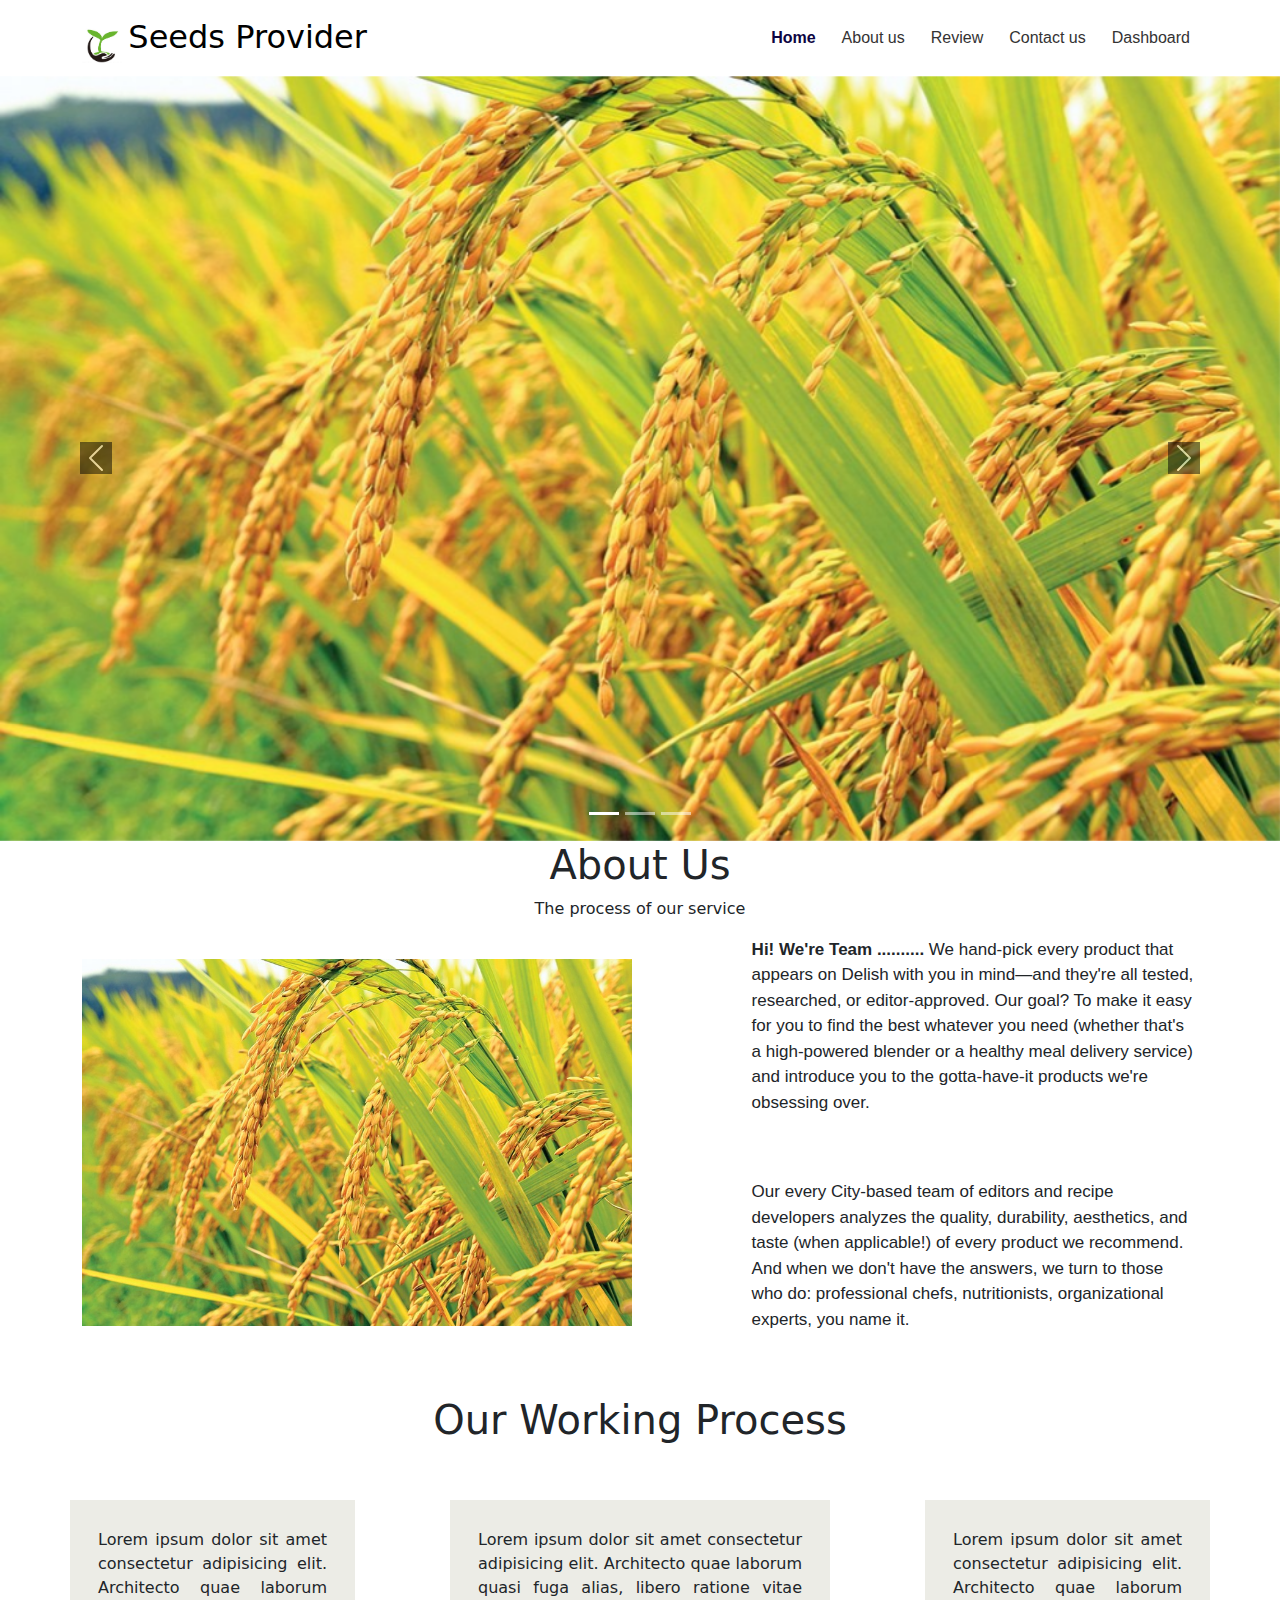
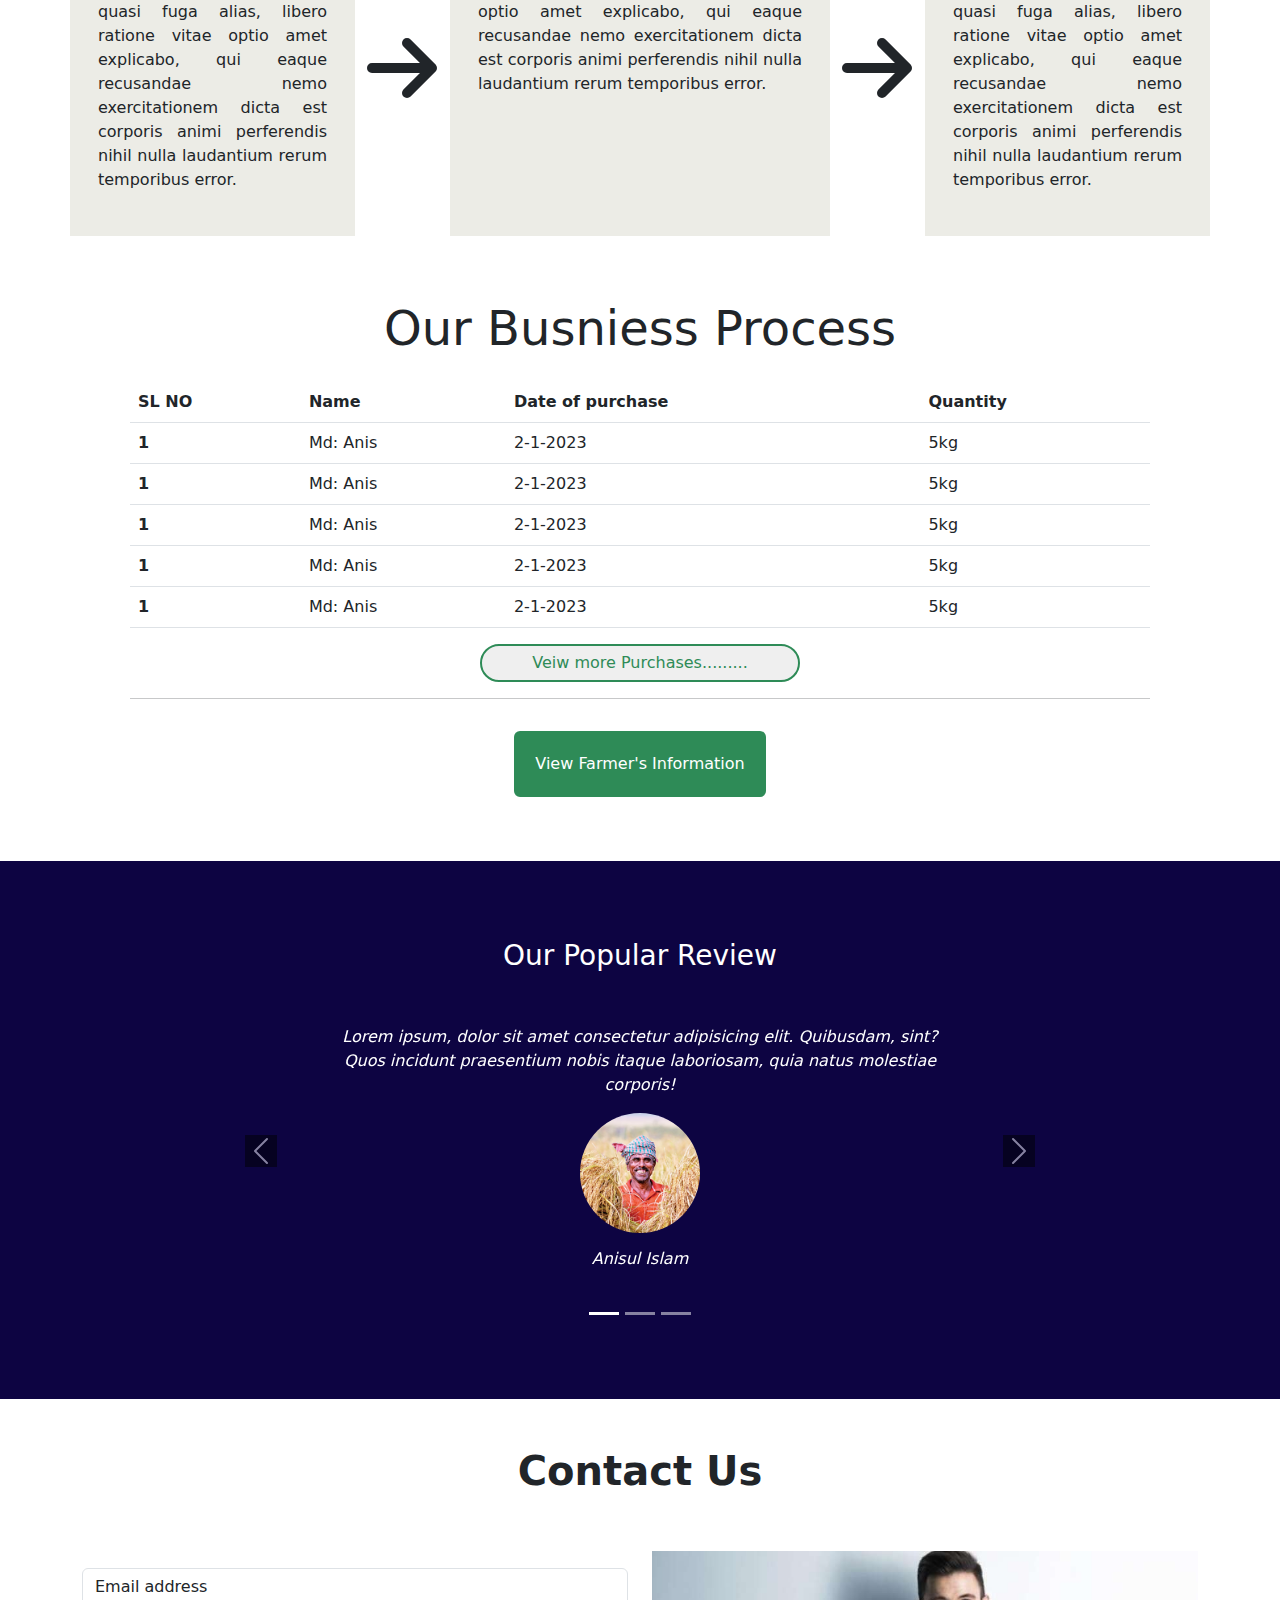
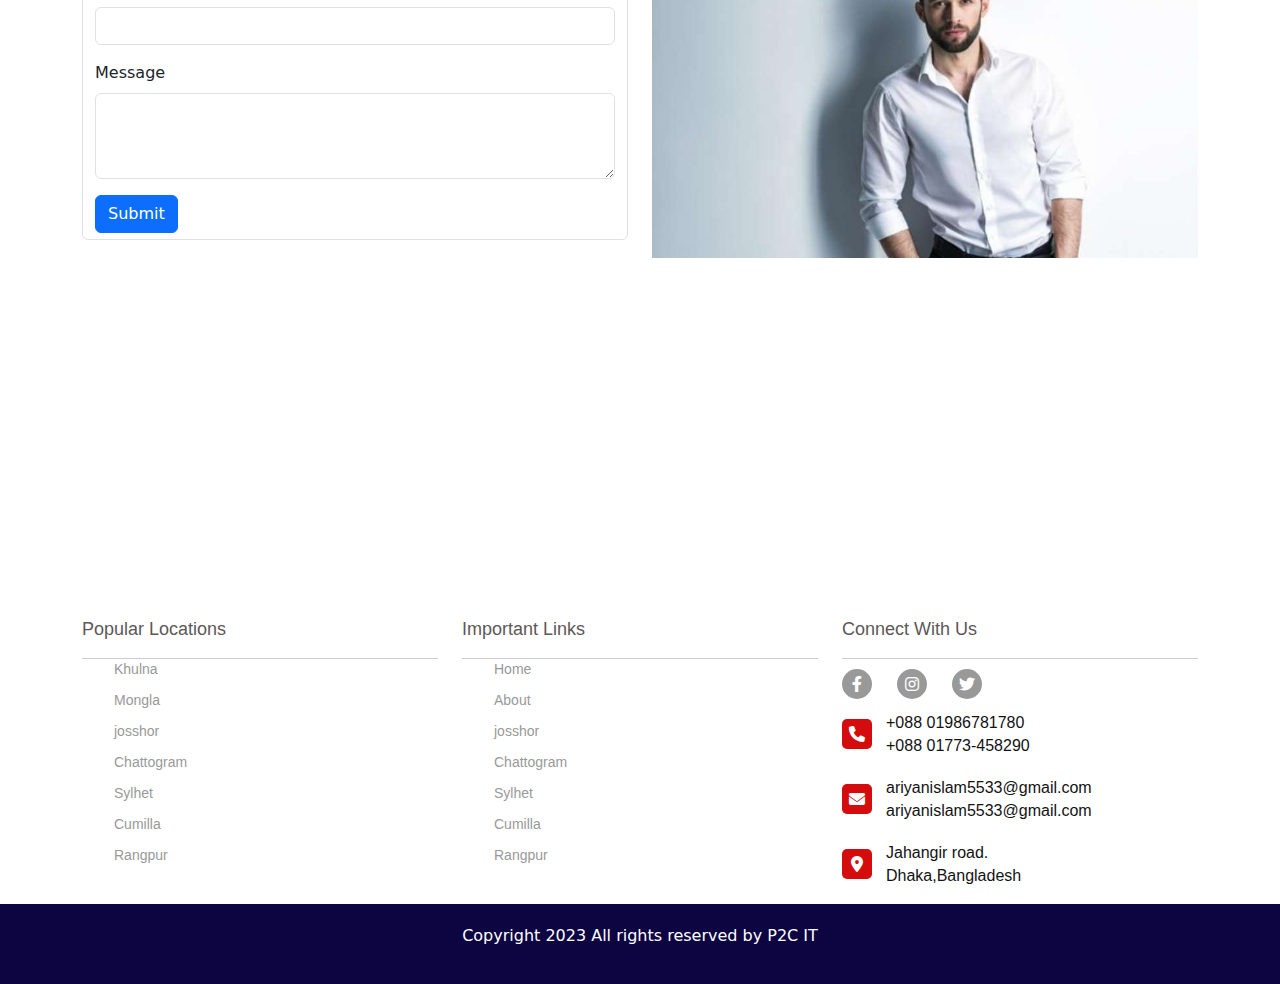
==== commit 3ae31e8b: "a" ====
--- a/index.html
+++ b/index.html
@@ -1,435 +1,363 @@
 <!DOCTYPE html>
 <html lang="en">
-
-<head>
-  <meta charset="utf-8">
-  <meta content="width=device-width, initial-scale=1.0" name="viewport">
-
-  <title>Seeds Provider</title>
-  <meta content="" name="description">
-  <meta content="" name="keywords">
-
-  <!-- Favicons -->
-  <link href="assets/img/seeds.jpg" rel="icon">
-  <link href="assets/img/seeds.jpg" rel="apple-touch-icon">
-
-  <!-- Google Fonts -->
-  <link href="https://fonts.gstatic.com" rel="preconnect">
-  <link href="https://fonts.googleapis.com/css?family=Open+Sans:300,300i,400,400i,600,600i,700,700i|Nunito:300,300i,400,400i,600,600i,700,700i|Poppins:300,300i,400,400i,500,500i,600,600i,700,700i" rel="stylesheet">
-
-  <!-- Vendor CSS Files -->
-  <link href="assets/vendor/bootstrap/css/bootstrap.min.css" rel="stylesheet">
-  <link href="assets/vendor/bootstrap-icons/bootstrap-icons.css" rel="stylesheet">
-  <link href="assets/vendor/boxicons/css/boxicons.min.css" rel="stylesheet">
-  <link href="assets/vendor/quill/quill.snow.css" rel="stylesheet">
-  <link href="assets/vendor/quill/quill.bubble.css" rel="stylesheet">
-  <link href="assets/vendor/remixicon/remixicon.css" rel="stylesheet">
-  <link href="assets/vendor/simple-datatables/style.css" rel="stylesheet">
-
-  <!-- Template Main CSS File -->
-  <link href="assets/css/style.css" rel="stylesheet">
-
-</head>
-
-<body>
-
-  <!-- ======= Header ======= -->
-  <header id="header" class="header fixed-top d-flex align-items-center">
-
-    <div class="d-flex align-items-center justify-content-between">
-      <a href="index.html" class="logo d-flex align-items-center">
-        <img src="assets/img/seeds.jpg" alt="">
-        <span class="d-none d-lg-block">Seeds Provider</span>
-      </a>
-      <i class="bi bi-list toggle-sidebar-btn"></i>
-    </div><!-- End Logo -->
-
-    <div class="search-bar">
-      <form class="search-form d-flex align-items-center" method="POST" action="#">
-        <input type="text" name="query" placeholder="Search" title="Enter search keyword">
-        <button type="submit" title="Search"><i class="bi bi-search"></i></button>
-      </form>
-    </div><!-- End Search Bar -->
-
-    <nav class="header-nav ms-auto">
-      <ul class="d-flex align-items-center">
-
-        <li class="nav-item d-block d-lg-none">
-          <a class="nav-link nav-icon search-bar-toggle " href="#">
-            <i class="bi bi-search"></i>
-          </a>
-        </li>
-
-        <li class="nav-item dropdown pe-3">
-
-          <a class="nav-link nav-profile d-flex align-items-center pe-0" href="" data-bs-toggle="dropdown">
-            <img src="assets/img/profile-img.jpg" alt="Profile" class="rounded-circle">
-            <span class="d-none d-md-block dropdown-toggle ps-2">Robin</span>
-          </a><!-- End Profile Iamge Icon -->
-
-          <ul class="dropdown-menu dropdown-menu-end dropdown-menu-arrow profile">
-            <li class="dropdown-header">
-              <h6>Robin</h6>
-              <span>Admin</span>
-            </li>
-            <li>
-              <hr class="dropdown-divider">
-            </li>
-
-            <li>
-              <a class="dropdown-item d-flex align-items-center" href="">
-                <i class="bi bi-person"></i>
-                <span>My Profile</span>
-              </a>
-            </li>
-            <li>
-              <hr class="dropdown-divider">
-            </li>
-            <li>
-              <a class="dropdown-item d-flex align-items-center" href="">
-                <i class="bi bi-box-arrow-right"></i>
-                <span>Sign Out</span>
-              </a>
-            </li>
-
-          </ul><!-- End Profile Dropdown Items -->
-        </li><!-- End Profile Nav -->
-
-      </ul>
-    </nav><!-- End Icons Navigation -->
-
-  </header><!-- End Header -->
-
-  <!-- ======= Sidebar ======= -->
-  <aside id="sidebar" class="sidebar">
-
-    <ul class="sidebar-nav" id="sidebar-nav">
-
-      <li class="nav-item">
-        <a class="nav-link " href="./index.html">
-          <i class="bi bi-grid"></i>
-          <span>Dashboard</span>
-        </a>
-      </li>
-
-      <li class="nav-item">
-        <a class="nav-link collapsed" href="./area.html">
-          <i class="bi bi-person"></i>
-          <span>Area</span>
-        </a>
-      </li>
-      <li class="nav-item">
-        <a class="nav-link collapsed" href="./farmer.html">
-          <i class="bi bi-person"></i>
-          <span>Farmer</span>
-        </a>
-      </li>
-      <li class="nav-item">
-        <a class="nav-link collapsed" href="./seedStock.html">
-          <i class="bi bi-person"></i>
-          <span>Seed Stock</span>
-        </a>
-      </li>
-      <li class="nav-item">
-        <a class="nav-link collapsed" href="./seedProvide.html">
-          <i class="bi bi-person"></i>
-          <span>Seed Provide</span>
-        </a>
-      </li>
-      <li class="nav-item">
-        <a class="nav-link collapsed" href="./riceStock.html">
-          <i class="bi bi-person"></i>
-          <span>Rice Stock</span>
-        </a>
-      </li>
-
-    </ul>
-
-  </aside><!-- End Sidebar-->
-
-  <main id="main" class="main">
-
-    <div class="pagetitle">
-      <h1>Dashboard</h1>
-      <nav>
-        <ol class="breadcrumb">
-          <li class="breadcrumb-item">Home</li>
-          <li class="breadcrumb-item active">Dashboard</li>
-        </ol>
-      </nav>
-    </div><!-- End Page Title -->
-
-    <section class="section dashboard">
-      <div class="row">
-
-        <!-- Left side columns -->
-        <div class="col-lg-8">
-          <div class="row">
-
-            <!-- Sales Card -->
-            <div class="col-xxl-4 col-md-6">
-              <div class="card info-card sales-card">
-
-                <div class="filter">
-                  <a class="icon" href="#" data-bs-toggle="dropdown"><i class="bi bi-three-dots"></i></a>
-                  <ul class="dropdown-menu dropdown-menu-end dropdown-menu-arrow">
-                    <li class="dropdown-header text-start">
-                      <h6>Filter</h6>
-                    </li>
-
-                    <li><a class="dropdown-item" href="#">Today</a></li>
-                    <li><a class="dropdown-item" href="#">This Month</a></li>
-                    <li><a class="dropdown-item" href="#">This Year</a></li>
-                  </ul>
-                </div>
-
-                <div class="card-body">
-                  <h5 class="card-title">Remain Seed <span>| Total</span></h5>
-
-                  <div class="d-flex align-items-center">
-                    <div class="card-icon rounded-circle d-flex align-items-center justify-content-center">
-                      <i class="bi bi-cart"></i>
-                    </div>
-                    <div class="ps-3">
-                      <h6>145 (KG)</h6>
-                    </div>
-                  </div>
-                </div>
-
-              </div>
-            </div><!-- End Sales Card -->
-
-            <!-- Customers Card -->
-            <div class="col-xxl-4 col-md-6">
-
-              <div class="card info-card customers-card">
-
-                <div class="filter">
-                  <a class="icon" href="#" data-bs-toggle="dropdown"><i class="bi bi-three-dots"></i></a>
-                  <ul class="dropdown-menu dropdown-menu-end dropdown-menu-arrow">
-                    <li class="dropdown-header text-start">
-                      <h6>Filter</h6>
-                    </li>
-
-                    <li><a class="dropdown-item" href="#">Today</a></li>
-                    <li><a class="dropdown-item" href="#">This Month</a></li>
-                    <li><a class="dropdown-item" href="#">This Year</a></li>
-                  </ul>
-                </div>
-
-                <div class="card-body">
-                  <h5 class="card-title">Farmer <span>| Total</span></h5>
-
-                  <div class="d-flex align-items-center">
-                    <div class="card-icon rounded-circle d-flex align-items-center justify-content-center">
-                      <i class="bi bi-people"></i>
-                    </div>
-                    <div class="ps-3">
-                      <h6>15</h6>
-                    </div>
-                  </div>
-
-                </div>
-              </div>
-
-            </div><!-- End Customers Card -->
-
-            <!-- Reports -->
+    <head>
+        <meta charset="UTF-8">
+        <meta http-equiv="X-UA-Compatible" content="IE=edge">
+        <meta name="viewport" content="width=device-width, initial-scale=1.0">
+        <title>Seeds Provider</title>
+        <link rel="shortcut icon" href="./assets/img/seeds.jpg" type="image/x-icon">
+        <link rel="stylesheet" href="./css/home-style.css">
+        <link rel="stylesheet" href="./css/bootstrap css/bootstrap.min.css">
+        <link rel="stylesheet" href="./css/all.min.css">
+    </head>
+    <body>
+
+        <section id="nav-part" class="sticky-top">
+            <nav class="navbar navbar-expand-lg">
+                <div class="container">
+                    <a class="navbar-brand" href="./index.html">
+                        <img src="./assets/img/seeds.jpg" style="width:40px;height: 40px;" alt="logo">
+                        <span class="fs-2">Seeds Provider</span>    
+                    </a>
+                <button class="navbar-toggler" type="button" data-bs-toggle="collapse" data-bs-target="#navbarSupportedContent" aria-controls="navbarSupportedContent" aria-expanded="false" aria-label="Toggle navigation">
+                    <span class="navbar-toggler-icon"></span>
+                </button>
+                <div class="collapse navbar-collapse" id="navbarSupportedContent">
+                    <ul class="navbar-nav ms-auto mb-2 mb-lg-0">
+                    <li class="nav-item">
+                        <a class="nav-link active" aria-current="page" href="./index.html">Home</a>
+                    </li>
+                    <li class="nav-item">
+                        <a class="nav-link" href="#about-part">About us </a>
+                    </li>
+                    <li class="nav-item">
+                        <a class="nav-link" href="#review-part">Review</a>
+                    </li>
+                    <li class="nav-item">
+                        <a class="nav-link" href="#footer-part">Contact us</a>
+                    </li>
+                    <li class="nav-item">
+                        <a class="nav-link" href="./dashboard.html">Dashboard</a>
+                    </li>
+                    </ul>
+                </div>
+                </div>
+            </nav>
+        </section>
+
+        <section class="bannerPart" id="bannerPart">
+            <div id="carouselExampleAutoplaying" class="carousel slide banner" data-bs-ride="carousel">
+            <div class="carousel-indicators">
+                <button type="button" data-bs-target="#carouselExampleIndicators" data-bs-slide-to="0" class="active" aria-current="true" aria-label="Slide 1"></button>
+                <button type="button" data-bs-target="#carouselExampleIndicators" data-bs-slide-to="1" aria-label="Slide 2"></button>
+                <button type="button" data-bs-target="#carouselExampleIndicators" data-bs-slide-to="2" aria-label="Slide 3"></button>
+            </div>
+            <div class="carousel-inner banner">
+                <div class="carousel-item active bannerphotos">
+                <img style="height: 85vh;" src="./images/1509130569.jpg" alt="">
+                </div>
+                <div class="carousel-item">
+                <img style="height: 85vh;" src="./images/1558708056.jpg" alt="">
+                </div>
+                <div class="carousel-item">
+                <img style="height: 85vh;" src="./images/farmers-agriculture-1.jpg" alt="">
+                </div>
+            </div>
+            <button class="carousel-control-prev" type="button" data-bs-target="#carouselExampleAutoplaying" data-bs-slide="prev">
+                <span class="carousel-control-prev-icon" aria-hidden="true"></span>
+                <span class="visually-hidden">Previous</span>
+            </button>
+            <button class="carousel-control-next" type="button" data-bs-target="#carouselExampleAutoplaying" data-bs-slide="next">
+                <span class="carousel-control-next-icon" aria-hidden="true"></span>
+                <span class="visually-hidden">Next</span>
+            </button>
+            </div>
+        </section>
+
+        <section id="about-part">
+            <div class="container">
+                <div class="title">
+                    <h1>About Us</h1>
+                    <p>The process of our service</p>
+                </div>
+                <div class="about">
+                    <div class="picture">
+                        <img src="images/1509130569.jpg">
+                    </div>
+                    <div class="text">
+                        <p>
+                            <strong>Hi! We're Team ..........</strong> We hand-pick every product that appears on Delish with you in mind—and they're all tested, researched, or editor-approved. Our goal? To make it easy for you to find the best whatever you need (whether that's a high-powered blender or a healthy meal delivery service) and introduce you to the gotta-have-it products we're obsessing over.
+                        </p>
+                        <br><br>
+                        <p>
+                            Our every City-based team of editors and recipe developers analyzes the quality, durability, aesthetics, and taste (when applicable!) of every product we recommend. And when we don't have the answers, we turn to those who do: professional chefs, nutritionists, organizational experts, you name it.
+                        </p>
+                    </div>
+                </div>
+            </div>
+        </section>
+
+        <section class="busniess-process">
+        <div class="row py-5">
             <div class="col-12">
-              <div class="card">
-
-                <div class="filter">
-                  <a class="icon" href="#" data-bs-toggle="dropdown"><i class="bi bi-three-dots"></i></a>
-                  <ul class="dropdown-menu dropdown-menu-end dropdown-menu-arrow">
-                    <li class="dropdown-header text-start">
-                      <h6>Filter</h6>
-                    </li>
-
-                    <li><a class="dropdown-item" href="#">Today</a></li>
-                    <li><a class="dropdown-item" href="#">This Month</a></li>
-                    <li><a class="dropdown-item" href="#">This Year</a></li>
-                  </ul>
-                </div>
-
-                <div class="card-body">
-                  <h5 class="card-title">Reports <span>/Total</span></h5>
-
-                  <!-- Line Chart -->
-                  <div id="reportsChart"></div>
-
-                  <script>
-                    document.addEventListener("DOMContentLoaded", () => {
-                      new ApexCharts(document.querySelector("#reportsChart"), {
-                        series: [{
-                          name: 'Rice',
-                          data: [31, 40, 28, 51, 42, 82, 56],
-                        }, {
-                          name: 'Seeds',
-                          data: [15, 11, 32, 18, 9, 24, 11]
-                        }],
-                        chart: {
-                          height: 350,
-                          type: 'area',
-                          toolbar: {
-                            show: false
-                          },
-                        },
-                        markers: {
-                          size: 4
-                        },
-                        colors: ['#4154f1', '#2eca6a', '#ff771d'],
-                        fill: {
-                          type: "gradient",
-                          gradient: {
-                            shadeIntensity: 1,
-                            opacityFrom: 0.3,
-                            opacityTo: 0.4,
-                            stops: [0, 90, 100]
-                          }
-                        },
-                        dataLabels: {
-                          enabled: false
-                        },
-                        stroke: {
-                          curve: 'smooth',
-                          width: 2
-                        },
-                        xaxis: {
-                          type: 'datetime',
-                          categories: ["2018-09-19T00:00:00.000Z", "2018-09-19T01:30:00.000Z", "2018-09-19T02:30:00.000Z", "2018-09-19T03:30:00.000Z", "2018-09-19T04:30:00.000Z", "2018-09-19T05:30:00.000Z", "2018-09-19T06:30:00.000Z"]
-                        },
-                        tooltip: {
-                          x: {
-                            format: 'dd/MM/yy HH:mm'
-                          },
-                        }
-                      }).render();
-                    });
-                  </script>
-                  <!-- End Line Chart -->
-
-                </div>
-
-              </div>
-            </div><!-- End Reports -->
-
-          </div>
-        </div><!-- End Left side columns -->
-
-        <!-- Right side columns -->
-        <div class="col-lg-4">
-
-          <!-- Website Traffic -->
-          <div class="card">
-            <div class="filter">
-              <a class="icon" href="#" data-bs-toggle="dropdown"><i class="bi bi-three-dots"></i></a>
-              <ul class="dropdown-menu dropdown-menu-end dropdown-menu-arrow">
-                <li class="dropdown-header text-start">
-                  <h6>Filter</h6>
-                </li>
-
-                <li><a class="dropdown-item" href="#">Today</a></li>
-                <li><a class="dropdown-item" href="#">This Month</a></li>
-                <li><a class="dropdown-item" href="#">This Year</a></li>
-              </ul>
-            </div>
-
-            <div class="card-body pb-0">
-              <h5 class="card-title">Website Traffic <span>| Today</span></h5>
-
-              <div id="trafficChart" style="min-height: 400px;" class="echart"></div>
-
-              <script>
-                document.addEventListener("DOMContentLoaded", () => {
-                  echarts.init(document.querySelector("#trafficChart")).setOption({
-                    tooltip: {
-                      trigger: 'item'
-                    },
-                    legend: {
-                      top: '5%',
-                      left: 'center'
-                    },
-                    series: [{
-                      name: 'Access From',
-                      type: 'pie',
-                      radius: ['40%', '70%'],
-                      avoidLabelOverlap: false,
-                      label: {
-                        show: false,
-                        position: 'center'
-                      },
-                      emphasis: {
-                        label: {
-                          show: true,
-                          fontSize: '18',
-                          fontWeight: 'bold'
-                        }
-                      },
-                      labelLine: {
-                        show: false
-                      },
-                      data: [{
-                          value: 1048,
-                          name: 'Search Engine'
-                        },
-                        {
-                          value: 735,
-                          name: 'Direct'
-                        },
-                        {
-                          value: 580,
-                          name: 'Email'
-                        },
-                        {
-                          value: 484,
-                          name: 'Union Ads'
-                        },
-                        {
-                          value: 300,
-                          name: 'Video Ads'
-                        }
-                      ]
-                    }]
-                  });
-                });
-              </script>
-
-            </div>
-          </div><!-- End Website Traffic -->
-
-
-        </div><!-- End Right side columns -->
-
-      </div>
-    </section>
-
-  </main><!-- End #main -->
-
-  <!-- ======= Footer ======= -->
-  <footer id="footer" class="footer">
-    <div class="copyright">
-      &copy; Copyright <strong><span>P2C IT</span></strong>. All Rights Reserved
-    </div>
-    <div class="credits">
-      Designed by <a href="https://bootstrapmade.com/">P2C IT</a>
-    </div>
-  </footer><!-- End Footer -->
-
-  <a href="#" class="back-to-top d-flex align-items-center justify-content-center"><i class="bi bi-arrow-up-short"></i></a>
-
-  <!-- Vendor JS Files -->
-  <script src="assets/vendor/apexcharts/apexcharts.min.js"></script>
-  <script src="assets/vendor/bootstrap/js/bootstrap.bundle.min.js"></script>
-  <script src="assets/vendor/chart.js/chart.umd.js"></script>
-  <script src="assets/vendor/echarts/echarts.min.js"></script>
-  <script src="assets/vendor/quill/quill.min.js"></script>
-  <script src="assets/vendor/simple-datatables/simple-datatables.js"></script>
-  <script src="assets/vendor/tinymce/tinymce.min.js"></script>
-  <script src="assets/vendor/php-email-form/validate.js"></script>
-
-  <!-- Template Main JS File -->
-  <script src="assets/js/main.js"></script>
-
-</body>
-
+                <h1 class="text-center">Our Working Process</h1>
+            </div>
+        </div>
+        <div class="container">
+            <div class="row">
+                <div class="col-3 item">
+                    <p>Lorem ipsum dolor sit amet consectetur adipisicing elit. Architecto quae laborum quasi fuga alias, libero ratione vitae optio amet explicabo, qui eaque recusandae nemo exercitationem dicta est corporis animi perferendis nihil nulla laudantium rerum temporibus error.</p>
+                </div>
+                <div class="col-1 icon">
+                    <i class="fa-sharp fa-solid fa-arrow-right fa-fade"></i>
+                </div>
+                <div class="col-4 item">
+                    <p>Lorem ipsum dolor sit amet consectetur adipisicing elit. Architecto quae laborum quasi fuga alias, libero ratione vitae optio amet explicabo, qui eaque recusandae nemo exercitationem dicta est corporis animi perferendis nihil nulla laudantium rerum temporibus error.</p>
+                </div>
+                <div class="col-1 icon">
+                    <i class="fa-sharp fa-solid fa-arrow-right fa-fade"></i>
+                </div>
+                <div class="col-3 item">
+                    <p>Lorem ipsum dolor sit amet consectetur adipisicing elit. Architecto quae laborum quasi fuga alias, libero ratione vitae optio amet explicabo, qui eaque recusandae nemo exercitationem dicta est corporis animi perferendis nihil nulla laudantium rerum temporibus error.</p>
+                </div>
+            </div>
+        </div>
+        </section>
+
+        <section id="purchase-part" class="purchase-part">
+            <div class="container">
+            <div class="row p-5">
+                <div class="col-12">
+                    <h1 class="display-5 text-center p-3">Our Busniess Process</h1>
+                </div>
+                <div class="col-12">
+                    <table class="table">
+                        <thead>
+                            <tr>
+                            <th scope="col-3">SL NO</th>
+                            <th scope="col-3">Name</th>
+                            <th scope="col-3">Date of purchase</th>
+                            <th scope="col-3">Quantity</th>
+                        </tr>
+                    </thead>
+                    <tbody>
+                        <tr>
+                            <th scope="row">1</th>
+                            <td>Md: Anis</td>
+                            <td>2-1-2023</td>
+                            <td>5kg</td>
+                        </tr>
+                            <tr>
+                            <th scope="row">1</th>
+                            <td>Md: Anis</td>
+                            <td>2-1-2023</td>
+                            <td>5kg</td>
+                        </tr>
+                            <tr>
+                            <th scope="row">1</th>
+                            <td>Md: Anis</td>
+                            <td>2-1-2023</td>
+                            <td>5kg</td>
+                        </tr>
+                        <tr>
+                            <th scope="row">1</th>
+                            <td>Md: Anis</td>
+                            <td>2-1-2023</td>
+                            <td>5kg</td>
+                        </tr>
+                        <tr>
+                        <th scope="row">1</th>
+                        <td>Md: Anis</td>
+                        <td>2-1-2023</td>
+                        <td>5kg</td>
+                    </tr>
+                        </tbody>
+                    </table>
+                    <div class="col-12 text-center">
+                    <button class="morePurchase"><a href="./purchase.html">Veiw more Purchases.........</a></button>
+                    </div>
+                    <hr>
+                </div>
+                <div class="col-12 text-center p-3">
+                <button class="btn"><a href="./farmer-info.html">View Farmer's Information</a></button>
+                </div>
+            </div>
+            </div>
+        </section>
+
+        <section class="review-part" id="review-part">
+            <div class="container text-white">
+                <div class="review">
+                    <div class="section-title">
+                        <h3 class="text-center">Our Popular Review</h3>
+                        <div class="row">
+                        <div class="col-lg-12">
+                            <div id="carouselExampleIndicators" class="carousel slide" data-bs-ride="true" data-bs-interval="1000" data-pause="hover">
+                            <div class="carousel-indicators">
+                                <button type="button" data-bs-target="#carouselExampleIndicators" data-bs-slide-to="0" class="active" aria-current="true" aria-label="Slide 1"></button>
+                                <button type="button" data-bs-target="#carouselExampleIndicators" data-bs-slide-to="1" aria-label="Slide 2"></button>
+                                <button type="button" data-bs-target="#carouselExampleIndicators" data-bs-slide-to="2" aria-label="Slide 3"></button>
+                            </div>
+                            <div class="carousel-inner">
+                                <div class="carousel-item active">
+                                <p class="mb-3">Lorem ipsum, dolor sit amet consectetur adipisicing elit. Quibusdam, sint? Quos incidunt praesentium nobis itaque laboriosam, quia natus molestiae corporis!</p>
+                                <img class="farmer-images rounded-circle mb-3" src="images/farmer.jpg" alt="">
+                                <h6>Anisul Islam</h6>
+                                </div>
+                                <div class="carousel-item">
+                                <p class="mb-3">Lorem ipsum, dolor sit amet consectetur adipisicing elit. Quibusdam, sint? Quos incidunt praesentium nobis itaque laboriosam, quia natus molestiae corporis!</p>
+                                <img class="farmer-images rounded-circle mb-3" src="images/farmer.jpg" alt="">
+                                <h6>Rifath Islam</h6>
+                                </div>
+                                <div class="carousel-item">
+                                <p class="mb-3">Lorem ipsum, dolor sit amet consectetur adipisicing elit. Quibusdam, sint? Quos incidunt praesentium nobis itaque laboriosam, quia natus molestiae corporis!</p>
+                                <img class="farmer-images rounded-circle mb-3" src="images/farmer.jpg" alt="">
+                                <h6>Ariyan Islam</h6>
+                                </div>
+                            </div>
+                            <button class="carousel-control-prev" type="button" data-bs-target="#carouselExampleIndicators" data-bs-slide="prev">
+                                <span class="carousel-control-prev-icon" aria-hidden="true"></span>
+                                <span class="visually-hidden">Previous</span>
+                            </button>
+                            <button class="carousel-control-next" type="button" data-bs-target="#carouselExampleIndicators" data-bs-slide="next">
+                                <span class="carousel-control-next-icon" aria-hidden="true"></span>
+                                <span class="visually-hidden">Next</span>
+                            </button>
+                            </div>
+                        </div>
+                        </div>
+                    </div>
+                </div>
+            </div>
+        </section>
+
+        <section id="contact-part py-5" style="height: 90vh; width: 100%;">
+        <div class="container">
+            <div class="row  py-5">
+            <div class="col-12">
+                <h1 class="text-center fw-bold">Contact Us</h1>
+            </div>
+            </div>
+            <div class="row" style="display: flex; align-items: center;">
+            <div class="col-6 contact-form"style="height: 100%; width: 50%;">
+                <form class="form-control">
+                <div class="mb-3">
+                    <label for="exampleInputEmail1" class="form-label">Email address</label>
+                    <input type="email" class="form-control" id="exampleInputEmail1" aria-describedby="emailHelp">
+                </div>
+                <div class="mb-3">
+                    <label for="" class="form-label">Message</label>
+                    <textarea name="" class="form-control" id="" cols="30" rows="3"></textarea>
+                </div>
+                <button type="submit" class="btn btn-primary">Submit</button>
+                </form>
+            </div>
+            <div class="col-6 contact-image" style="height: 100%; width: 50%;">
+                <img style="height: 100%; width: 100%;" src="./images/owener.jpg" alt="">
+            </div>
+            </div>
+        </div>
+        </div>
+        </section>
+
+        <section id="footer-part">
+            <div class="container">
+                <div class="row">
+                    <div class="col-lg-4 col-md-6 col-sm-12">
+                        <div class="footer_title">
+                        <h2>Popular Locations</h2>
+                        </div>
+                        <div class="item-1">
+                        <div class="locations">
+                            <ul>
+                            <a href="#"><li>Khulna</li></a>    
+                            <a href="#"><li>Mongla</li></a>
+                            <a href="#"><li>josshor</li></a>
+                            <a href="#"><li>Chattogram</li></a>
+                            <a href="#"><li>Sylhet</li></a>
+                            <a href="#"><li>Cumilla</li></a>
+                            <a href="#"><li>Rangpur</li></a>
+                        </ul>
+                        </div>
+                        </div>
+                    </div>
+                    <div class="col-lg-4 col-md-6 col-sm-12">
+                        <div class="contact">
+                        <div class="cntact-text">
+                            <div class="footer_title">
+                            <h2>Important Links</h2>
+                            </div>
+                            <div class="item-2">
+                            <div class="links">
+                                <ul>
+                                <a href="#"><li>Home</li></a>    
+                                <a href="#"><li>About</li></a>
+                                <a href="#"><li>josshor</li></a>
+                                <a href="#"><li>Chattogram</li></a>
+                                <a href="#"><li>Sylhet</li></a>
+                                <a href="#"><li>Cumilla</li></a>
+                                <a href="#"><li>Rangpur</li></a>
+                            </ul>
+                            </div>
+                            </div>
+                        </div>
+                        </div>
+                    </div>
+                    <div class="col-lg-4 col-md-6 col-sm-12">
+                        <div class="footer_title">
+                        <h2>Connect With Us</h2>
+                        </div>
+                        <div class="item-3">
+                        <div class="contact-info">
+                            <div class="social-meadia-icon">
+                            <a href="https://www.facebook.com/"><i class="fa-brands fa-facebook-f"></i></a>
+                            <a href="https://www.instagram.com/"><i class="fa-brands fa-instagram"></i></a>
+                            <a href="https://twitter.com/?lang=en"><i class="fa-brands fa-twitter"></i></a>
+                            </div>
+                            <div class="contact">
+                            <div class="contact_icon">
+                                <i class="fa-solid fa-phone"></i>
+                            </div>
+                            <div class="contact_text">
+                                <p>+088 01986781780</p>
+                                <p>+088 01773-458290</p>
+                            </div>
+                            </div>
+                            <div class="contact">
+                            <div class="contact_icon">
+                                <i class="fa-solid fa-envelope"></i>
+                            </div>
+                            <div class="contact_text">
+                                <p>ariyanislam5533@gmail.com</p>
+                                <p>ariyanislam5533@gmail.com</p>
+                            </div>
+                            </div>
+                            <div class="contact">
+                            <div class="contact_icon">
+                                <i class="fa-solid fa-location-dot"></i>
+                            </div>
+                            <div class="contact_text">
+                                <p>Jahangir road.</p>
+                                <p>Dhaka,Bangladesh</p>
+                            </div>
+                            </div>
+                        </div>
+                        </div>
+                    </div>
+                </div>
+            </div>
+        </section>
+
+        <section id="copy-right">
+            <div class="container">
+                <div class="row">
+                    <div class="col-12 text-center">
+                    <p>Copyright  2023 All rights reserved by P2C IT</p>
+                    </div>
+                </div>
+            </div>
+        </section>
+
+        <script src="./js/bootstrap js/bootstrap.min.js"></script>
+    </body>
 </html>--- a/css/home-style.css
+++ b/css/home-style.css
@@ -0,0 +1,313 @@
+*{
+	margin: 0px;
+	padding: 0px;
+	box-sizing: border-box;
+}
+ul,ol{
+	list-style: none;
+}
+a{
+	text-decoration: none;
+}
+h1,h2,h3,h4,h5,h6,p{
+	margin: 0px;
+}
+
+
+/* -----COMMON CSS----- */
+*{
+	margin: 0px;
+	padding: 0px;
+	box-sizing: border-box;
+}
+ul,ol{
+	list-style: none;
+}
+a{
+	text-decoration: none;
+}
+h1,h2,h3,h4,h5,h6,p{
+	margin: 0px;
+}
+/* -------NAV PART START-------- */
+nav{
+	background:#ffffff;
+}
+nav ul li a{
+	font-family: 'Raleway', sans-serif;
+	font-weight: 500;
+	font-size: 16px;
+	color: #343333 !important;
+	margin-left: 10px;
+	transition: .4s;
+	position: relative;
+}
+nav ul li a:hover{
+	color:#0d0442 !important;
+}
+nav ul li a.active{
+	font-weight: bold;
+	color:#0d0442 !important;
+}
+nav ul li a::after{
+	width: 0%;
+	bottom: 0;
+	left: 0;
+	content: "";
+	position: absolute;
+	height: 3px;
+	background:#0d0442 !important;
+	transition: .4s;
+}
+nav ul li a:hover::after{
+	width: 100%;
+}
+
+/* -------NAV PART END-------- */
+
+
+/*--================ Start About Part ================--*/
+#about-part .title{
+	text-align: center;
+}
+#about-part .about{
+	display: flex;
+	justify-content: space-between;
+	align-items: center;
+}
+#about-part .about .picture{
+	width: 60%;
+}
+#about-part .about .picture img{
+	width: 550px;
+}
+#about-part .about .text{
+	width: 40%;
+}
+#about-part .about .text p{
+	font-family: 'Open Sans', sans-serif;
+	font-size: 17px;
+	font-weight: 500px;
+}
+
+/*--================ End About Part ================--*/
+
+/* ----------------------------------------- */
+.busniess-process .item{
+    background-color: rgb(236, 236, 230);
+    padding: 28px;
+}
+.busniess-process p{
+    text-align: justify;
+}
+.busniess-process .icon{
+    display: flex;
+    align-items: center;
+}
+.busniess-process .icon i{
+    width: 100%;
+    width: 100%;
+    font-size: 80px;
+}
+/* ----------------------------------------- */
+
+
+/* ----------------------------------------- */
+.purchase-part .morePurchase{
+    padding: 5px 50px;
+    border: 2px solid seagreen;
+    border-radius: 20px;
+    outline: none;
+}
+.purchase-part .morePurchase a{
+    color: seagreen;
+    text-decoration: none;
+}
+.purchase-part .btn{
+    padding: 20px;
+    background-color: seagreen;
+}
+.purchase-part .btn a{
+    color: #fff;
+    text-decoration: none;
+}
+.purchase-part .btn:hover{
+    background-color: yellowgreen;
+}
+.purchase-part .btn a{
+    color: #fff;
+}
+.carousel-inner img{
+    height: 100%;
+    width: 100%;
+}
+
+/* -------REVIEW PART START-------- */
+.review-part{
+	background: #0d0442;
+}
+.review-part .review{
+	padding: 7% 10%;
+}
+.review-part .carousel-item{
+	padding: 5% 15%;
+	font-style: italic;
+	text-align: center;
+}
+.review-part .review .carousel-item .farmer-images{
+	width: 120px;
+	height: 120px;
+	object-fit: cover;
+}
+.review-part .carousel-indicators{
+	bottom: -20px;
+	object-fit: cover;
+}
+/* -------REVIEW PART END-------- */
+
+/* .reviewPart{
+    background-color: #eaeaea;
+    padding: 50px;
+    box-sizing: border-box;
+}
+.part{
+    width: 50%;
+    margin: 0 auto;
+    display: flex;
+    justify-content: center;
+    align-items: center;
+    flex-direction: column;
+    text-align: center;
+}
+.part .review-photos{
+    height: 150px; 
+    width: 150px;
+}
+.part .review-photos img{
+    height: 100%; 
+    width: 100%;
+    border-radius: 50%;
+} */
+.carousel-control-prev-icon {
+    background-color: black;
+}
+.carousel-control-next-icon {
+    background-color: black;
+}
+.reviewPart .carousel-indicators {
+    margin-bottom: -1rem;
+}
+
+
+/* -------CONTACT PART START-------- */
+/* #contact-part{
+	height: 400px;
+	width: 100%;
+}
+#contact-part .contact-form{
+	width: 50%;
+	height: 100%;
+}
+#contact-part .contact-image{
+	height: 100%;
+	width: 50%;
+	background-color: #0d0442;
+} */
+/* -------CONTACT PART END-------- */
+
+/* -------FOOTER PART START-------- */
+#footer-part .footer_title{
+	padding: 10px 0;
+	box-sizing: border-box;
+	border-bottom: 1px solid #cdcdcd;
+} 
+#footer-part .footer_title h2{
+	color: #5d5858;
+	font-family: 'Open Sans', sans-serif;
+	font-size: 18px;
+}
+#footer-part .item-1 .locations ul a{
+	text-decoration: none;
+}
+#footer-part .item-1 .locations ul a li{
+	color: #999;
+	font-family: 'Open Sans', sans-serif;
+	font-weight: 400;
+	font-size: 14px;
+	transition: .5s;
+	margin-bottom: 10px;
+}
+#footer-part .item-1 .locations ul a li:hover{
+	transform: translateX(10%);
+	color: #d50c0d;
+}
+#footer-part .item-2 .links ul a{
+	text-decoration: none;
+}
+#footer-part .item-2 .links ul a li{
+	color: #999;
+	font-family: 'Open Sans', sans-serif;
+	font-weight: 400;
+	font-size: 14px;
+	transition: .5s;
+	margin-bottom: 10px;
+}
+#footer-part .item-2 .links ul a li:hover{
+	color: #d50c0d;
+}
+
+#footer-part .item-3 .contact-info .social-meadia-icon i{
+	height: 30px;
+	width: 30px;
+	line-height: 30px;
+	border-radius: 50%;
+	background: #999;
+	text-align: center;
+	color: #fff;
+	transition: .4s;
+	margin-right: 20px;
+}
+#footer-part .item-3 .contact-info .social-meadia-icon{
+	padding: 10px 0px;
+}
+#footer-part .item-3 .contact-info .social-meadia-icon i:hover{
+	color: #d50c0d;
+}
+#footer-part .item-3 .contact{
+	display: flex;
+	align-items: center;
+	margin-bottom: 15px;
+	transition: .4s;
+}
+#footer-part .item-3 .contact .contact_icon i{
+	height: 30px;
+	width: 30px;
+	line-height: 30px;
+	background: #d50c0d;
+	text-align: center;
+	margin-top: 10px;
+	margin-right: 15px;
+	margin-bottom: 10px;
+	border-radius: 5px;
+	transition: .4s;
+	color: #ffff;
+}
+#footer-part .item-3 .contact .contact_icon i:hover{
+	color: #cdcdcd;
+}
+#footer-part .item-3 .contact .contact_text p{
+	color: #131313;
+	margin: -1px;
+	font-family: 'Open Sans', sans-serif;
+}
+/* -------FOOTER PART END-------- */
+
+/* -----COPY RIGHT PART START---- */
+#copy-right{
+	padding: 20px 0px;
+	background: #0d0442;
+}
+#copy-right p{
+	color: #fff;
+}
+/* -----COPY RIGHT PART END---- */--- a/css/all.min.css
+++ b/css/all.min.css
@@ -0,0 +1,6 @@
+/*!
+ * Font Awesome Free 6.1.2 by @fontawesome - https://fontawesome.com
+ * License - https://fontawesome.com/license/free (Icons: CC BY 4.0, Fonts: SIL OFL 1.1, Code: MIT License)
+ * Copyright 2022 Fonticons, Inc.
+ */
+.fa{font-family:var(--fa-style-family,"Font Awesome 6 Free");font-weight:var(--fa-style,900)}.fa,.fa-brands,.fa-duotone,.fa-light,.fa-regular,.fa-solid,.fa-thin,.fab,.fad,.fal,.far,.fas,.fat{-moz-osx-font-smoothing:grayscale;-webkit-font-smoothing:antialiased;display:var(--fa-display,inline-block);font-style:normal;font-variant:normal;line-height:1;text-rendering:auto}.fa-1x{font-size:1em}.fa-2x{font-size:2em}.fa-3x{font-size:3em}.fa-4x{font-size:4em}.fa-5x{font-size:5em}.fa-6x{font-size:6em}.fa-7x{font-size:7em}.fa-8x{font-size:8em}.fa-9x{font-size:9em}.fa-10x{font-size:10em}.fa-2xs{font-size:.625em;line-height:.1em;vertical-align:.225em}.fa-xs{font-size:.75em;line-height:.08333em;vertical-align:.125em}.fa-sm{font-size:.875em;line-height:.07143em;vertical-align:.05357em}.fa-lg{font-size:1.25em;line-height:.05em;vertical-align:-.075em}.fa-xl{font-size:1.5em;line-height:.04167em;vertical-align:-.125em}.fa-2xl{font-size:2em;line-height:.03125em;vertical-align:-.1875em}.fa-fw{text-align:center;width:1.25em}.fa-ul{list-style-type:none;margin-left:var(--fa-li-margin,2.5em);padding-left:0}.fa-ul>li{position:relative}.fa-li{left:calc(var(--fa-li-width, 2em)*-1);position:absolute;text-align:center;width:var(--fa-li-width,2em);line-height:inherit}.fa-border{border-radius:var(--fa-border-radius,.1em);border:var(--fa-border-width,.08em) var(--fa-border-style,solid) var(--fa-border-color,#eee);padding:var(--fa-border-padding,.2em .25em .15em)}.fa-pull-left{float:left;margin-right:var(--fa-pull-margin,.3em)}.fa-pull-right{float:right;margin-left:var(--fa-pull-margin,.3em)}.fa-beat{-webkit-animation-name:fa-beat;animation-name:fa-beat;-webkit-animation-delay:var(--fa-animation-delay,0);animation-delay:var(--fa-animation-delay,0);-webkit-animation-direction:var(--fa-animation-direction,normal);animation-direction:var(--fa-animation-direction,normal);-webkit-animation-duration:var(--fa-animation-duration,1s);animation-duration:var(--fa-animation-duration,1s);-webkit-animation-iteration-count:var(--fa-animation-iteration-count,infinite);animation-iteration-count:var(--fa-animation-iteration-count,infinite);-webkit-animation-timing-function:var(--fa-animation-timing,ease-in-out);animation-timing-function:var(--fa-animation-timing,ease-in-out)}.fa-bounce{-webkit-animation-name:fa-bounce;animation-name:fa-bounce;-webkit-animation-delay:var(--fa-animation-delay,0);animation-delay:var(--fa-animation-delay,0);-webkit-animation-direction:var(--fa-animation-direction,normal);animation-direction:var(--fa-animation-direction,normal);-webkit-animation-duration:var(--fa-animation-duration,1s);animation-duration:var(--fa-animation-duration,1s);-webkit-animation-iteration-count:var(--fa-animation-iteration-count,infinite);animation-iteration-count:var(--fa-animation-iteration-count,infinite);-webkit-animation-timing-function:var(--fa-animation-timing,cubic-bezier(.28,.84,.42,1));animation-timing-function:var(--fa-animation-timing,cubic-bezier(.28,.84,.42,1))}.fa-fade{-webkit-animation-name:fa-fade;animation-name:fa-fade;-webkit-animation-iteration-count:var(--fa-animation-iteration-count,infinite);animation-iteration-count:var(--fa-animation-iteration-count,infinite);-webkit-animation-timing-function:var(--fa-animation-timing,cubic-bezier(.4,0,.6,1));animation-timing-function:var(--fa-animation-timing,cubic-bezier(.4,0,.6,1))}.fa-beat-fade,.fa-fade{-webkit-animation-delay:var(--fa-animation-delay,0);animation-delay:var(--fa-animation-delay,0);-webkit-animation-direction:var(--fa-animation-direction,normal);animation-direction:var(--fa-animation-direction,normal);-webkit-animation-duration:var(--fa-animation-duration,1s);animation-duration:var(--fa-animation-duration,1s)}.fa-beat-fade{-webkit-animation-name:fa-beat-fade;animation-name:fa-beat-fade;-webkit-animation-iteration-count:var(--fa-animation-iteration-count,infinite);animation-iteration-count:var(--fa-animation-iteration-count,infinite);-webkit-animation-timing-function:var(--fa-animation-timing,cubic-bezier(.4,0,.6,1));animation-timing-function:var(--fa-animation-timing,cubic-bezier(.4,0,.6,1))}.fa-flip{-webkit-animation-name:fa-flip;animation-name:fa-flip;-webkit-animation-delay:var(--fa-animation-delay,0);animation-delay:var(--fa-animation-delay,0);-webkit-animation-direction:var(--fa-animation-direction,normal);animation-direction:var(--fa-animation-direction,normal);-webkit-animation-duration:var(--fa-animation-duration,1s);animation-duration:var(--fa-animation-duration,1s);-webkit-animation-iteration-count:var(--fa-animation-iteration-count,infinite);animation-iteration-count:var(--fa-animation-iteration-count,infinite);-webkit-animation-timing-function:var(--fa-animation-timing,ease-in-out);animation-timing-function:var(--fa-animation-timing,ease-in-out)}.fa-shake{-webkit-animation-name:fa-shake;animation-name:fa-shake;-webkit-animation-duration:var(--fa-animation-duration,1s);animation-duration:var(--fa-animation-duration,1s);-webkit-animation-iteration-count:var(--fa-animation-iteration-count,infinite);animation-iteration-count:var(--fa-animation-iteration-count,infinite);-webkit-animation-timing-function:var(--fa-animation-timing,linear);animation-timing-function:var(--fa-animation-timing,linear)}.fa-shake,.fa-spin{-webkit-animation-delay:var(--fa-animation-delay,0);animation-delay:var(--fa-animation-delay,0);-webkit-animation-direction:var(--fa-animation-direction,normal);animation-direction:var(--fa-animation-direction,normal)}.fa-spin{-webkit-animation-name:fa-spin;animation-name:fa-spin;-webkit-animation-duration:var(--fa-animation-duration,2s);animation-duration:var(--fa-animation-duration,2s);-webkit-animation-iteration-count:var(--fa-animation-iteration-count,infinite);animation-iteration-count:var(--fa-animation-iteration-count,infinite);-webkit-animation-timing-function:var(--fa-animation-timing,linear);animation-timing-function:var(--fa-animation-timing,linear)}.fa-spin-reverse{--fa-animation-direction:reverse}.fa-pulse,.fa-spin-pulse{-webkit-animation-name:fa-spin;animation-name:fa-spin;-webkit-animation-direction:var(--fa-animation-direction,normal);animation-direction:var(--fa-animation-direction,normal);-webkit-animation-duration:var(--fa-animation-duration,1s);animation-duration:var(--fa-animation-duration,1s);-webkit-animation-iteration-count:var(--fa-animation-iteration-count,infinite);animation-iteration-count:var(--fa-animation-iteration-count,infinite);-webkit-animation-timing-function:var(--fa-animation-timing,steps(8));animation-timing-function:var(--fa-animation-timing,steps(8))}@media (prefers-reduced-motion:reduce){.fa-beat,.fa-beat-fade,.fa-bounce,.fa-fade,.fa-flip,.fa-pulse,.fa-shake,.fa-spin,.fa-spin-pulse{-webkit-animation-delay:-1ms;animation-delay:-1ms;-webkit-animation-duration:1ms;animation-duration:1ms;-webkit-animation-iteration-count:1;animation-iteration-count:1;transition-delay:0s;transition-duration:0s}}@-webkit-keyframes fa-beat{0%,90%{-webkit-transform:scale(1);transform:scale(1)}45%{-webkit-transform:scale(var(--fa-beat-scale,1.25));transform:scale(var(--fa-beat-scale,1.25))}}@keyframes fa-beat{0%,90%{-webkit-transform:scale(1);transform:scale(1)}45%{-webkit-transform:scale(var(--fa-beat-scale,1.25));transform:scale(var(--fa-beat-scale,1.25))}}@-webkit-keyframes fa-bounce{0%{-webkit-transform:scale(1) translateY(0);transform:scale(1) translateY(0)}10%{-webkit-transform:scale(var(--fa-bounce-start-scale-x,1.1),var(--fa-bounce-start-scale-y,.9)) translateY(0);transform:scale(var(--fa-bounce-start-scale-x,1.1),var(--fa-bounce-start-scale-y,.9)) translateY(0)}30%{-webkit-transform:scale(var(--fa-bounce-jump-scale-x,.9),var(--fa-bounce-jump-scale-y,1.1)) translateY(var(--fa-bounce-height,-.5em));transform:scale(var(--fa-bounce-jump-scale-x,.9),var(--fa-bounce-jump-scale-y,1.1)) translateY(var(--fa-bounce-height,-.5em))}50%{-webkit-transform:scale(var(--fa-bounce-land-scale-x,1.05),var(--fa-bounce-land-scale-y,.95)) translateY(0);transform:scale(var(--fa-bounce-land-scale-x,1.05),var(--fa-bounce-land-scale-y,.95)) translateY(0)}57%{-webkit-transform:scale(1) translateY(var(--fa-bounce-rebound,-.125em));transform:scale(1) translateY(var(--fa-bounce-rebound,-.125em))}64%{-webkit-transform:scale(1) translateY(0);transform:scale(1) translateY(0)}to{-webkit-transform:scale(1) translateY(0);transform:scale(1) translateY(0)}}@keyframes fa-bounce{0%{-webkit-transform:scale(1) translateY(0);transform:scale(1) translateY(0)}10%{-webkit-transform:scale(var(--fa-bounce-start-scale-x,1.1),var(--fa-bounce-start-scale-y,.9)) translateY(0);transform:scale(var(--fa-bounce-start-scale-x,1.1),var(--fa-bounce-start-scale-y,.9)) translateY(0)}30%{-webkit-transform:scale(var(--fa-bounce-jump-scale-x,.9),var(--fa-bounce-jump-scale-y,1.1)) translateY(var(--fa-bounce-height,-.5em));transform:scale(var(--fa-bounce-jump-scale-x,.9),var(--fa-bounce-jump-scale-y,1.1)) translateY(var(--fa-bounce-height,-.5em))}50%{-webkit-transform:scale(var(--fa-bounce-land-scale-x,1.05),var(--fa-bounce-land-scale-y,.95)) translateY(0);transform:scale(var(--fa-bounce-land-scale-x,1.05),var(--fa-bounce-land-scale-y,.95)) translateY(0)}57%{-webkit-transform:scale(1) translateY(var(--fa-bounce-rebound,-.125em));transform:scale(1) translateY(var(--fa-bounce-rebound,-.125em))}64%{-webkit-transform:scale(1) translateY(0);transform:scale(1) translateY(0)}to{-webkit-transform:scale(1) translateY(0);transform:scale(1) translateY(0)}}@-webkit-keyframes fa-fade{50%{opacity:var(--fa-fade-opacity,.4)}}@keyframes fa-fade{50%{opacity:var(--fa-fade-opacity,.4)}}@-webkit-keyframes fa-beat-fade{0%,to{opacity:var(--fa-beat-fade-opacity,.4);-webkit-transform:scale(1);transform:scale(1)}50%{opacity:1;-webkit-transform:scale(var(--fa-beat-fade-scale,1.125));transform:scale(var(--fa-beat-fade-scale,1.125))}}@keyframes fa-beat-fade{0%,to{opacity:var(--fa-beat-fade-opacity,.4);-webkit-transform:scale(1);transform:scale(1)}50%{opacity:1;-webkit-transform:scale(var(--fa-beat-fade-scale,1.125));transform:scale(var(--fa-beat-fade-scale,1.125))}}@-webkit-keyframes fa-flip{50%{-webkit-transform:rotate3d(var(--fa-flip-x,0),var(--fa-flip-y,1),var(--fa-flip-z,0),var(--fa-flip-angle,-180deg));transform:rotate3d(var(--fa-flip-x,0),var(--fa-flip-y,1),var(--fa-flip-z,0),var(--fa-flip-angle,-180deg))}}@keyframes fa-flip{50%{-webkit-transform:rotate3d(var(--fa-flip-x,0),var(--fa-flip-y,1),var(--fa-flip-z,0),var(--fa-flip-angle,-180deg));transform:rotate3d(var(--fa-flip-x,0),var(--fa-flip-y,1),var(--fa-flip-z,0),var(--fa-flip-angle,-180deg))}}@-webkit-keyframes fa-shake{0%{-webkit-transform:rotate(-15deg);transform:rotate(-15deg)}4%{-webkit-transform:rotate(15deg);transform:rotate(15deg)}8%,24%{-webkit-transform:rotate(-18deg);transform:rotate(-18deg)}12%,28%{-webkit-transform:rotate(18deg);transform:rotate(18deg)}16%{-webkit-transform:rotate(-22deg);transform:rotate(-22deg)}20%{-webkit-transform:rotate(22deg);transform:rotate(22deg)}32%{-webkit-transform:rotate(-12deg);transform:rotate(-12deg)}36%{-webkit-transform:rotate(12deg);transform:rotate(12deg)}40%,to{-webkit-transform:rotate(0deg);transform:rotate(0deg)}}@keyframes fa-shake{0%{-webkit-transform:rotate(-15deg);transform:rotate(-15deg)}4%{-webkit-transform:rotate(15deg);transform:rotate(15deg)}8%,24%{-webkit-transform:rotate(-18deg);transform:rotate(-18deg)}12%,28%{-webkit-transform:rotate(18deg);transform:rotate(18deg)}16%{-webkit-transform:rotate(-22deg);transform:rotate(-22deg)}20%{-webkit-transform:rotate(22deg);transform:rotate(22deg)}32%{-webkit-transform:rotate(-12deg);transform:rotate(-12deg)}36%{-webkit-transform:rotate(12deg);transform:rotate(12deg)}40%,to{-webkit-transform:rotate(0deg);transform:rotate(0deg)}}@-webkit-keyframes fa-spin{0%{-webkit-transform:rotate(0deg);transform:rotate(0deg)}to{-webkit-transform:rotate(1turn);transform:rotate(1turn)}}@keyframes fa-spin{0%{-webkit-transform:rotate(0deg);transform:rotate(0deg)}to{-webkit-transform:rotate(1turn);transform:rotate(1turn)}}.fa-rotate-90{-webkit-transform:rotate(90deg);transform:rotate(90deg)}.fa-rotate-180{-webkit-transform:rotate(180deg);transform:rotate(180deg)}.fa-rotate-270{-webkit-transform:rotate(270deg);transform:rotate(270deg)}.fa-flip-horizontal{-webkit-transform:scaleX(-1);transform:scaleX(-1)}.fa-flip-vertical{-webkit-transform:scaleY(-1);transform:scaleY(-1)}.fa-flip-both,.fa-flip-horizontal.fa-flip-vertical{-webkit-transform:scale(-1);transform:scale(-1)}.fa-rotate-by{-webkit-transform:rotate(var(--fa-rotate-angle,none));transform:rotate(var(--fa-rotate-angle,none))}.fa-stack{display:inline-block;height:2em;line-height:2em;position:relative;vertical-align:middle;width:2.5em}.fa-stack-1x,.fa-stack-2x{left:0;position:absolute;text-align:center;width:100%;z-index:var(--fa-stack-z-index,auto)}.fa-stack-1x{line-height:inherit}.fa-stack-2x{font-size:2em}.fa-inverse{color:var(--fa-inverse,#fff)}.fa-0:before{content:"\30"}.fa-1:before{content:"\31"}.fa-2:before{content:"\32"}.fa-3:before{content:"\33"}.fa-4:before{content:"\34"}.fa-5:before{content:"\35"}.fa-6:before{content:"\36"}.fa-7:before{content:"\37"}.fa-8:before{content:"\38"}.fa-9:before{content:"\39"}.fa-a:before{content:"\41"}.fa-address-book:before,.fa-contact-book:before{content:"\f2b9"}.fa-address-card:before,.fa-contact-card:before,.fa-vcard:before{content:"\f2bb"}.fa-align-center:before{content:"\f037"}.fa-align-justify:before{content:"\f039"}.fa-align-left:before{content:"\f036"}.fa-align-right:before{content:"\f038"}.fa-anchor:before{content:"\f13d"}.fa-anchor-circle-check:before{content:"\e4aa"}.fa-anchor-circle-exclamation:before{content:"\e4ab"}.fa-anchor-circle-xmark:before{content:"\e4ac"}.fa-anchor-lock:before{content:"\e4ad"}.fa-angle-down:before{content:"\f107"}.fa-angle-left:before{content:"\f104"}.fa-angle-right:before{content:"\f105"}.fa-angle-up:before{content:"\f106"}.fa-angle-double-down:before,.fa-angles-down:before{content:"\f103"}.fa-angle-double-left:before,.fa-angles-left:before{content:"\f100"}.fa-angle-double-right:before,.fa-angles-right:before{content:"\f101"}.fa-angle-double-up:before,.fa-angles-up:before{content:"\f102"}.fa-ankh:before{content:"\f644"}.fa-apple-alt:before,.fa-apple-whole:before{content:"\f5d1"}.fa-archway:before{content:"\f557"}.fa-arrow-down:before{content:"\f063"}.fa-arrow-down-1-9:before,.fa-sort-numeric-asc:before,.fa-sort-numeric-down:before{content:"\f162"}.fa-arrow-down-9-1:before,.fa-sort-numeric-desc:before,.fa-sort-numeric-down-alt:before{content:"\f886"}.fa-arrow-down-a-z:before,.fa-sort-alpha-asc:before,.fa-sort-alpha-down:before{content:"\f15d"}.fa-arrow-down-long:before,.fa-long-arrow-down:before{content:"\f175"}.fa-arrow-down-short-wide:before,.fa-sort-amount-desc:before,.fa-sort-amount-down-alt:before{content:"\f884"}.fa-arrow-down-up-across-line:before{content:"\e4af"}.fa-arrow-down-up-lock:before{content:"\e4b0"}.fa-arrow-down-wide-short:before,.fa-sort-amount-asc:before,.fa-sort-amount-down:before{content:"\f160"}.fa-arrow-down-z-a:before,.fa-sort-alpha-desc:before,.fa-sort-alpha-down-alt:before{content:"\f881"}.fa-arrow-left:before{content:"\f060"}.fa-arrow-left-long:before,.fa-long-arrow-left:before{content:"\f177"}.fa-arrow-pointer:before,.fa-mouse-pointer:before{content:"\f245"}.fa-arrow-right:before{content:"\f061"}.fa-arrow-right-arrow-left:before,.fa-exchange:before{content:"\f0ec"}.fa-arrow-right-from-bracket:before,.fa-sign-out:before{content:"\f08b"}.fa-arrow-right-long:before,.fa-long-arrow-right:before{content:"\f178"}.fa-arrow-right-to-bracket:before,.fa-sign-in:before{content:"\f090"}.fa-arrow-right-to-city:before{content:"\e4b3"}.fa-arrow-left-rotate:before,.fa-arrow-rotate-back:before,.fa-arrow-rotate-backward:before,.fa-arrow-rotate-left:before,.fa-undo:before{content:"\f0e2"}.fa-arrow-right-rotate:before,.fa-arrow-rotate-forward:before,.fa-arrow-rotate-right:before,.fa-redo:before{content:"\f01e"}.fa-arrow-trend-down:before{content:"\e097"}.fa-arrow-trend-up:before{content:"\e098"}.fa-arrow-turn-down:before,.fa-level-down:before{content:"\f149"}.fa-arrow-turn-up:before,.fa-level-up:before{content:"\f148"}.fa-arrow-up:before{content:"\f062"}.fa-arrow-up-1-9:before,.fa-sort-numeric-up:before{content:"\f163"}.fa-arrow-up-9-1:before,.fa-sort-numeric-up-alt:before{content:"\f887"}.fa-arrow-up-a-z:before,.fa-sort-alpha-up:before{content:"\f15e"}.fa-arrow-up-from-bracket:before{content:"\e09a"}.fa-arrow-up-from-ground-water:before{content:"\e4b5"}.fa-arrow-up-from-water-pump:before{content:"\e4b6"}.fa-arrow-up-long:before,.fa-long-arrow-up:before{content:"\f176"}.fa-arrow-up-right-dots:before{content:"\e4b7"}.fa-arrow-up-right-from-square:before,.fa-external-link:before{content:"\f08e"}.fa-arrow-up-short-wide:before,.fa-sort-amount-up-alt:before{content:"\f885"}.fa-arrow-up-wide-short:before,.fa-sort-amount-up:before{content:"\f161"}.fa-arrow-up-z-a:before,.fa-sort-alpha-up-alt:before{content:"\f882"}.fa-arrows-down-to-line:before{content:"\e4b8"}.fa-arrows-down-to-people:before{content:"\e4b9"}.fa-arrows-h:before,.fa-arrows-left-right:before{content:"\f07e"}.fa-arrows-left-right-to-line:before{content:"\e4ba"}.fa-arrows-rotate:before,.fa-refresh:before,.fa-sync:before{content:"\f021"}.fa-arrows-spin:before{content:"\e4bb"}.fa-arrows-split-up-and-left:before{content:"\e4bc"}.fa-arrows-to-circle:before{content:"\e4bd"}.fa-arrows-to-dot:before{content:"\e4be"}.fa-arrows-to-eye:before{content:"\e4bf"}.fa-arrows-turn-right:before{content:"\e4c0"}.fa-arrows-turn-to-dots:before{content:"\e4c1"}.fa-arrows-up-down:before,.fa-arrows-v:before{content:"\f07d"}.fa-arrows-up-down-left-right:before,.fa-arrows:before{content:"\f047"}.fa-arrows-up-to-line:before{content:"\e4c2"}.fa-asterisk:before{content:"\2a"}.fa-at:before{content:"\40"}.fa-atom:before{content:"\f5d2"}.fa-audio-description:before{content:"\f29e"}.fa-austral-sign:before{content:"\e0a9"}.fa-award:before{content:"\f559"}.fa-b:before{content:"\42"}.fa-baby:before{content:"\f77c"}.fa-baby-carriage:before,.fa-carriage-baby:before{content:"\f77d"}.fa-backward:before{content:"\f04a"}.fa-backward-fast:before,.fa-fast-backward:before{content:"\f049"}.fa-backward-step:before,.fa-step-backward:before{content:"\f048"}.fa-bacon:before{content:"\f7e5"}.fa-bacteria:before{content:"\e059"}.fa-bacterium:before{content:"\e05a"}.fa-bag-shopping:before,.fa-shopping-bag:before{content:"\f290"}.fa-bahai:before,.fa-haykal:before{content:"\f666"}.fa-baht-sign:before{content:"\e0ac"}.fa-ban:before,.fa-cancel:before{content:"\f05e"}.fa-ban-smoking:before,.fa-smoking-ban:before{content:"\f54d"}.fa-band-aid:before,.fa-bandage:before{content:"\f462"}.fa-barcode:before{content:"\f02a"}.fa-bars:before,.fa-navicon:before{content:"\f0c9"}.fa-bars-progress:before,.fa-tasks-alt:before{content:"\f828"}.fa-bars-staggered:before,.fa-reorder:before,.fa-stream:before{content:"\f550"}.fa-baseball-ball:before,.fa-baseball:before{content:"\f433"}.fa-baseball-bat-ball:before{content:"\f432"}.fa-basket-shopping:before,.fa-shopping-basket:before{content:"\f291"}.fa-basketball-ball:before,.fa-basketball:before{content:"\f434"}.fa-bath:before,.fa-bathtub:before{content:"\f2cd"}.fa-battery-0:before,.fa-battery-empty:before{content:"\f244"}.fa-battery-5:before,.fa-battery-full:before,.fa-battery:before{content:"\f240"}.fa-battery-3:before,.fa-battery-half:before{content:"\f242"}.fa-battery-2:before,.fa-battery-quarter:before{content:"\f243"}.fa-battery-4:before,.fa-battery-three-quarters:before{content:"\f241"}.fa-bed:before{content:"\f236"}.fa-bed-pulse:before,.fa-procedures:before{content:"\f487"}.fa-beer-mug-empty:before,.fa-beer:before{content:"\f0fc"}.fa-bell:before{content:"\f0f3"}.fa-bell-concierge:before,.fa-concierge-bell:before{content:"\f562"}.fa-bell-slash:before{content:"\f1f6"}.fa-bezier-curve:before{content:"\f55b"}.fa-bicycle:before{content:"\f206"}.fa-binoculars:before{content:"\f1e5"}.fa-biohazard:before{content:"\f780"}.fa-bitcoin-sign:before{content:"\e0b4"}.fa-blender:before{content:"\f517"}.fa-blender-phone:before{content:"\f6b6"}.fa-blog:before{content:"\f781"}.fa-bold:before{content:"\f032"}.fa-bolt:before,.fa-zap:before{content:"\f0e7"}.fa-bolt-lightning:before{content:"\e0b7"}.fa-bomb:before{content:"\f1e2"}.fa-bone:before{content:"\f5d7"}.fa-bong:before{content:"\f55c"}.fa-book:before{content:"\f02d"}.fa-atlas:before,.fa-book-atlas:before{content:"\f558"}.fa-bible:before,.fa-book-bible:before{content:"\f647"}.fa-book-bookmark:before{content:"\e0bb"}.fa-book-journal-whills:before,.fa-journal-whills:before{content:"\f66a"}.fa-book-medical:before{content:"\f7e6"}.fa-book-open:before{content:"\f518"}.fa-book-open-reader:before,.fa-book-reader:before{content:"\f5da"}.fa-book-quran:before,.fa-quran:before{content:"\f687"}.fa-book-dead:before,.fa-book-skull:before{content:"\f6b7"}.fa-book-tanakh:before,.fa-tanakh:before{content:"\f827"}.fa-bookmark:before{content:"\f02e"}.fa-border-all:before{content:"\f84c"}.fa-border-none:before{content:"\f850"}.fa-border-style:before,.fa-border-top-left:before{content:"\f853"}.fa-bore-hole:before{content:"\e4c3"}.fa-bottle-droplet:before{content:"\e4c4"}.fa-bottle-water:before{content:"\e4c5"}.fa-bowl-food:before{content:"\e4c6"}.fa-bowl-rice:before{content:"\e2eb"}.fa-bowling-ball:before{content:"\f436"}.fa-box:before{content:"\f466"}.fa-archive:before,.fa-box-archive:before{content:"\f187"}.fa-box-open:before{content:"\f49e"}.fa-box-tissue:before{content:"\e05b"}.fa-boxes-packing:before{content:"\e4c7"}.fa-boxes-alt:before,.fa-boxes-stacked:before,.fa-boxes:before{content:"\f468"}.fa-braille:before{content:"\f2a1"}.fa-brain:before{content:"\f5dc"}.fa-brazilian-real-sign:before{content:"\e46c"}.fa-bread-slice:before{content:"\f7ec"}.fa-bridge:before{content:"\e4c8"}.fa-bridge-circle-check:before{content:"\e4c9"}.fa-bridge-circle-exclamation:before{content:"\e4ca"}.fa-bridge-circle-xmark:before{content:"\e4cb"}.fa-bridge-lock:before{content:"\e4cc"}.fa-bridge-water:before{content:"\e4ce"}.fa-briefcase:before{content:"\f0b1"}.fa-briefcase-medical:before{content:"\f469"}.fa-broom:before{content:"\f51a"}.fa-broom-ball:before,.fa-quidditch-broom-ball:before,.fa-quidditch:before{content:"\f458"}.fa-brush:before{content:"\f55d"}.fa-bucket:before{content:"\e4cf"}.fa-bug:before{content:"\f188"}.fa-bug-slash:before{content:"\e490"}.fa-bugs:before{content:"\e4d0"}.fa-building:before{content:"\f1ad"}.fa-building-circle-arrow-right:before{content:"\e4d1"}.fa-building-circle-check:before{content:"\e4d2"}.fa-building-circle-exclamation:before{content:"\e4d3"}.fa-building-circle-xmark:before{content:"\e4d4"}.fa-bank:before,.fa-building-columns:before,.fa-institution:before,.fa-museum:before,.fa-university:before{content:"\f19c"}.fa-building-flag:before{content:"\e4d5"}.fa-building-lock:before{content:"\e4d6"}.fa-building-ngo:before{content:"\e4d7"}.fa-building-shield:before{content:"\e4d8"}.fa-building-un:before{content:"\e4d9"}.fa-building-user:before{content:"\e4da"}.fa-building-wheat:before{content:"\e4db"}.fa-bullhorn:before{content:"\f0a1"}.fa-bullseye:before{content:"\f140"}.fa-burger:before,.fa-hamburger:before{content:"\f805"}.fa-burst:before{content:"\e4dc"}.fa-bus:before{content:"\f207"}.fa-bus-alt:before,.fa-bus-simple:before{content:"\f55e"}.fa-briefcase-clock:before,.fa-business-time:before{content:"\f64a"}.fa-c:before{content:"\43"}.fa-cable-car:before,.fa-tram:before{content:"\f7da"}.fa-birthday-cake:before,.fa-cake-candles:before,.fa-cake:before{content:"\f1fd"}.fa-calculator:before{content:"\f1ec"}.fa-calendar:before{content:"\f133"}.fa-calendar-check:before{content:"\f274"}.fa-calendar-day:before{content:"\f783"}.fa-calendar-alt:before,.fa-calendar-days:before{content:"\f073"}.fa-calendar-minus:before{content:"\f272"}.fa-calendar-plus:before{content:"\f271"}.fa-calendar-week:before{content:"\f784"}.fa-calendar-times:before,.fa-calendar-xmark:before{content:"\f273"}.fa-camera-alt:before,.fa-camera:before{content:"\f030"}.fa-camera-retro:before{content:"\f083"}.fa-camera-rotate:before{content:"\e0d8"}.fa-campground:before{content:"\f6bb"}.fa-candy-cane:before{content:"\f786"}.fa-cannabis:before{content:"\f55f"}.fa-capsules:before{content:"\f46b"}.fa-automobile:before,.fa-car:before{content:"\f1b9"}.fa-battery-car:before,.fa-car-battery:before{content:"\f5df"}.fa-car-burst:before,.fa-car-crash:before{content:"\f5e1"}.fa-car-on:before{content:"\e4dd"}.fa-car-alt:before,.fa-car-rear:before{content:"\f5de"}.fa-car-side:before{content:"\f5e4"}.fa-car-tunnel:before{content:"\e4de"}.fa-caravan:before{content:"\f8ff"}.fa-caret-down:before{content:"\f0d7"}.fa-caret-left:before{content:"\f0d9"}.fa-caret-right:before{content:"\f0da"}.fa-caret-up:before{content:"\f0d8"}.fa-carrot:before{content:"\f787"}.fa-cart-arrow-down:before{content:"\f218"}.fa-cart-flatbed:before,.fa-dolly-flatbed:before{content:"\f474"}.fa-cart-flatbed-suitcase:before,.fa-luggage-cart:before{content:"\f59d"}.fa-cart-plus:before{content:"\f217"}.fa-cart-shopping:before,.fa-shopping-cart:before{content:"\f07a"}.fa-cash-register:before{content:"\f788"}.fa-cat:before{content:"\f6be"}.fa-cedi-sign:before{content:"\e0df"}.fa-cent-sign:before{content:"\e3f5"}.fa-certificate:before{content:"\f0a3"}.fa-chair:before{content:"\f6c0"}.fa-blackboard:before,.fa-chalkboard:before{content:"\f51b"}.fa-chalkboard-teacher:before,.fa-chalkboard-user:before{content:"\f51c"}.fa-champagne-glasses:before,.fa-glass-cheers:before{content:"\f79f"}.fa-charging-station:before{content:"\f5e7"}.fa-area-chart:before,.fa-chart-area:before{content:"\f1fe"}.fa-bar-chart:before,.fa-chart-bar:before{content:"\f080"}.fa-chart-column:before{content:"\e0e3"}.fa-chart-gantt:before{content:"\e0e4"}.fa-chart-line:before,.fa-line-chart:before{content:"\f201"}.fa-chart-pie:before,.fa-pie-chart:before{content:"\f200"}.fa-chart-simple:before{content:"\e473"}.fa-check:before{content:"\f00c"}.fa-check-double:before{content:"\f560"}.fa-check-to-slot:before,.fa-vote-yea:before{content:"\f772"}.fa-cheese:before{content:"\f7ef"}.fa-chess:before{content:"\f439"}.fa-chess-bishop:before{content:"\f43a"}.fa-chess-board:before{content:"\f43c"}.fa-chess-king:before{content:"\f43f"}.fa-chess-knight:before{content:"\f441"}.fa-chess-pawn:before{content:"\f443"}.fa-chess-queen:before{content:"\f445"}.fa-chess-rook:before{content:"\f447"}.fa-chevron-down:before{content:"\f078"}.fa-chevron-left:before{content:"\f053"}.fa-chevron-right:before{content:"\f054"}.fa-chevron-up:before{content:"\f077"}.fa-child:before{content:"\f1ae"}.fa-child-dress:before{content:"\e59c"}.fa-child-reaching:before{content:"\e59d"}.fa-child-rifle:before{content:"\e4e0"}.fa-children:before{content:"\e4e1"}.fa-church:before{content:"\f51d"}.fa-circle:before{content:"\f111"}.fa-arrow-circle-down:before,.fa-circle-arrow-down:befor